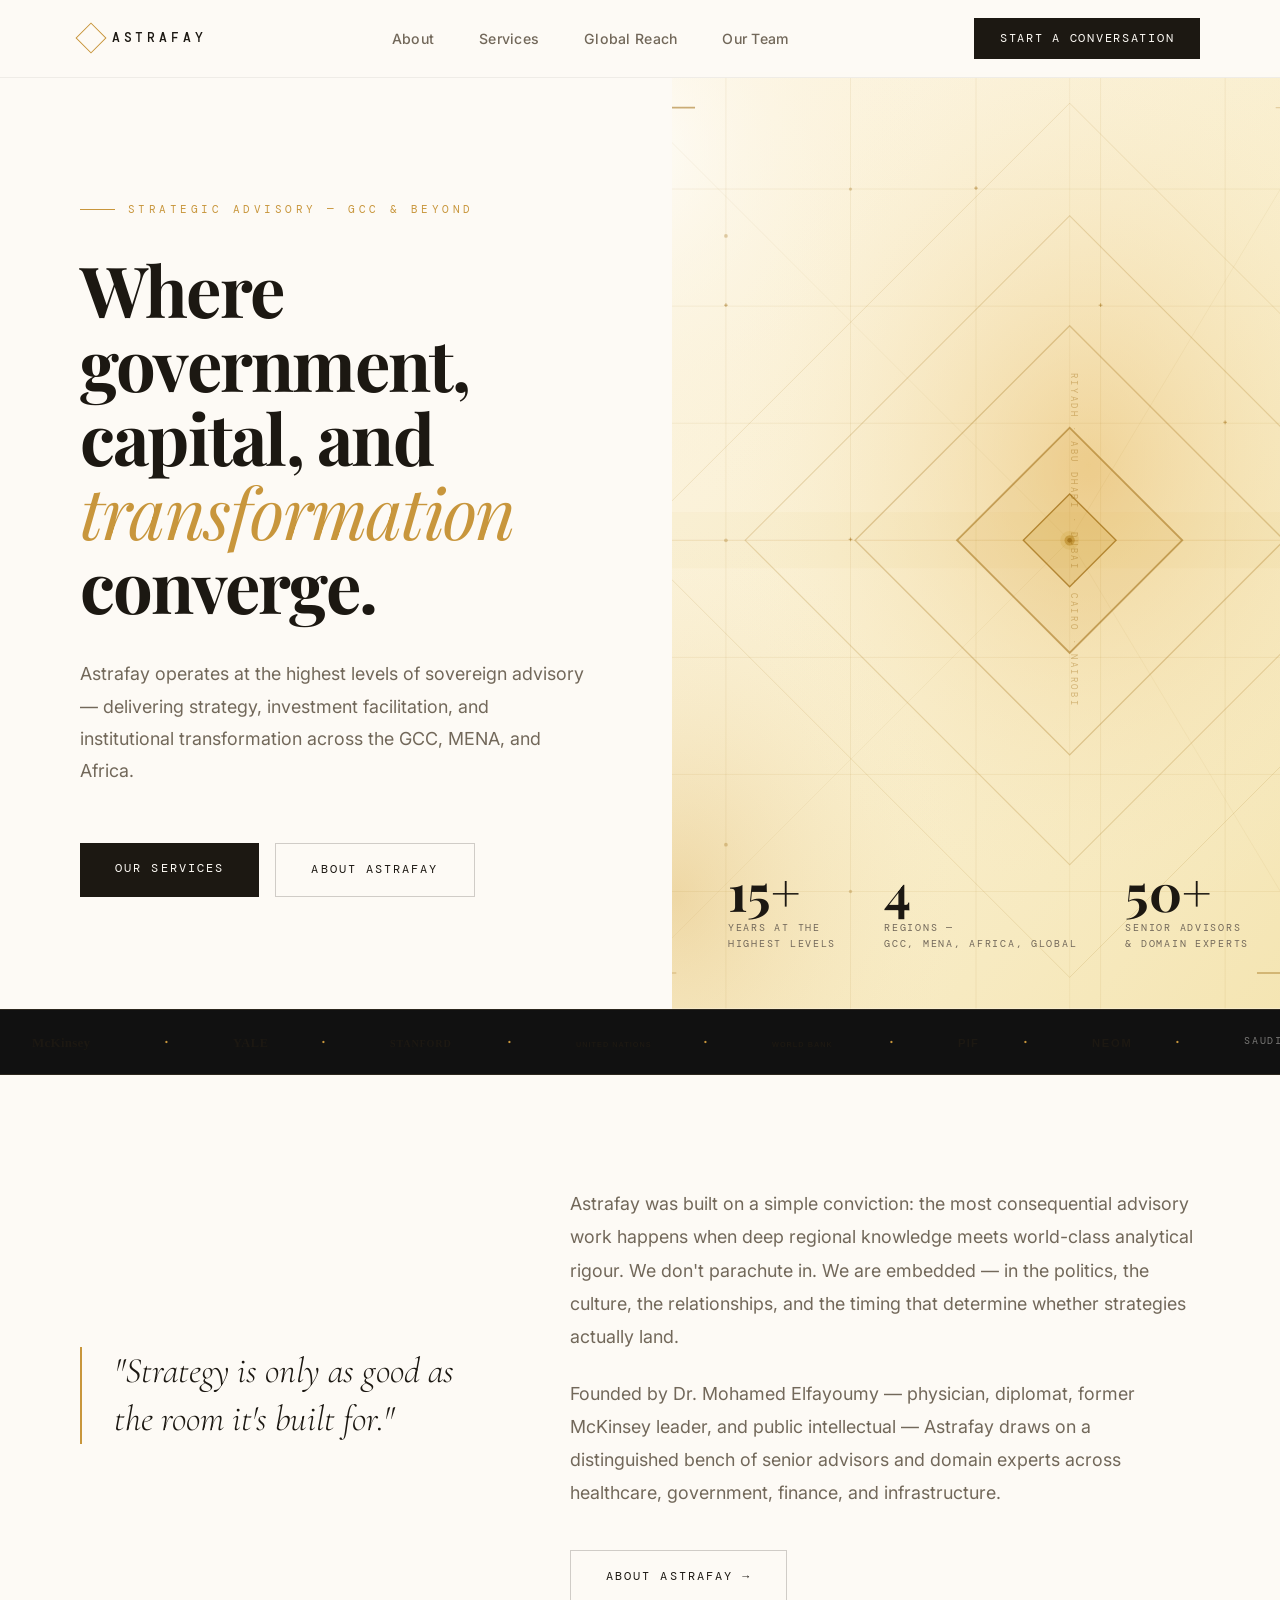
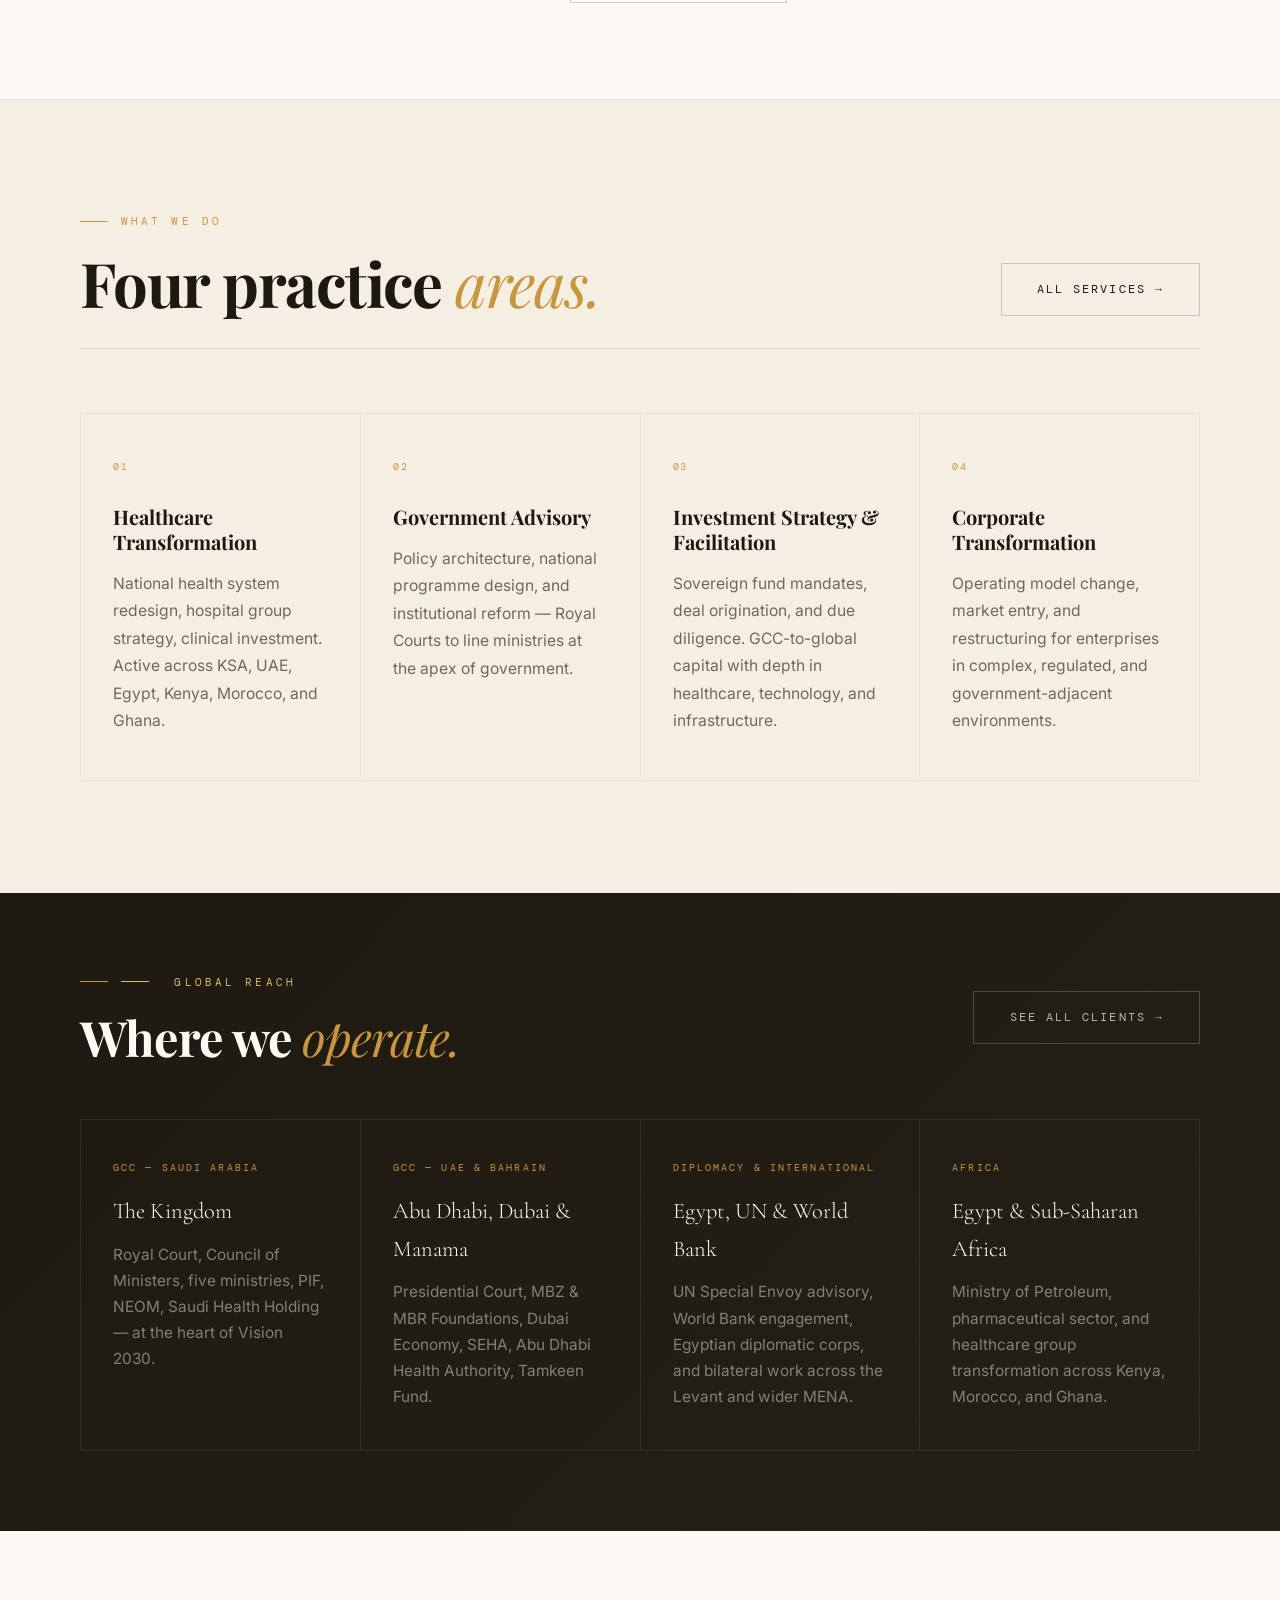
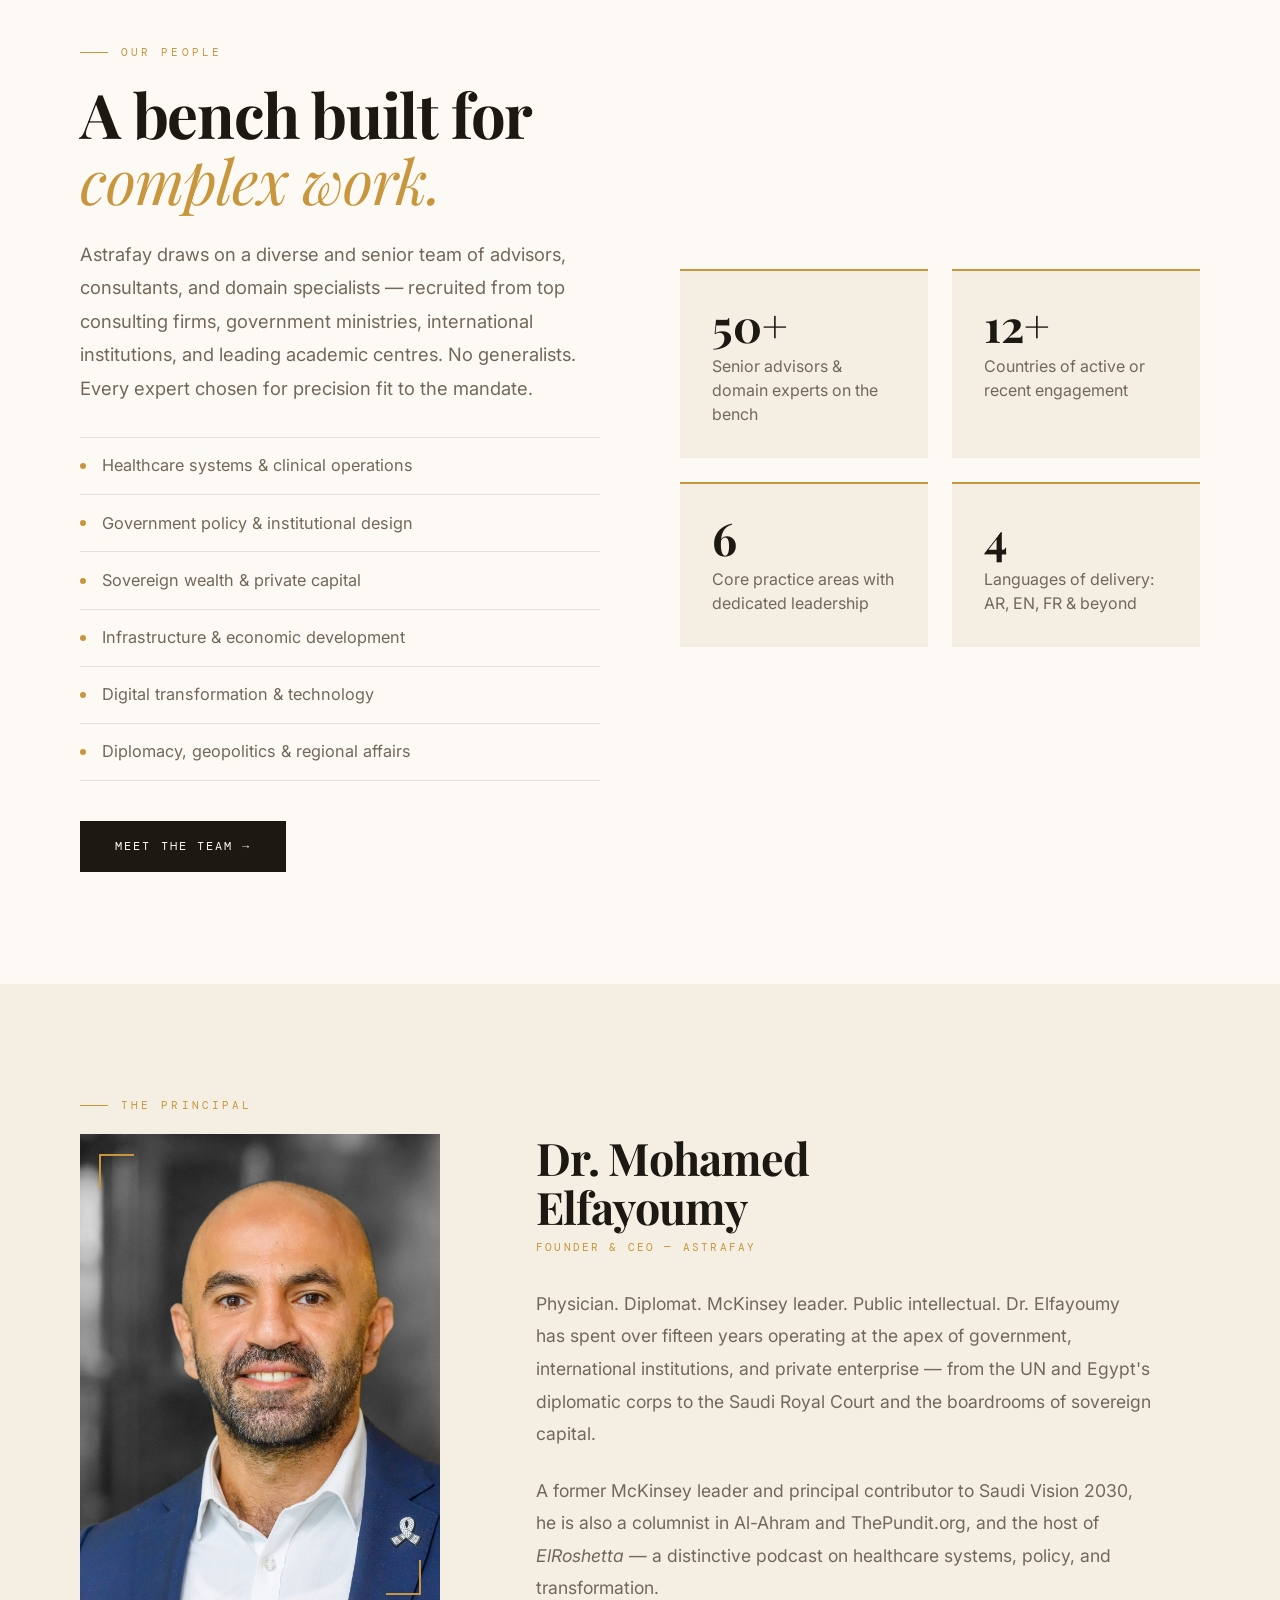
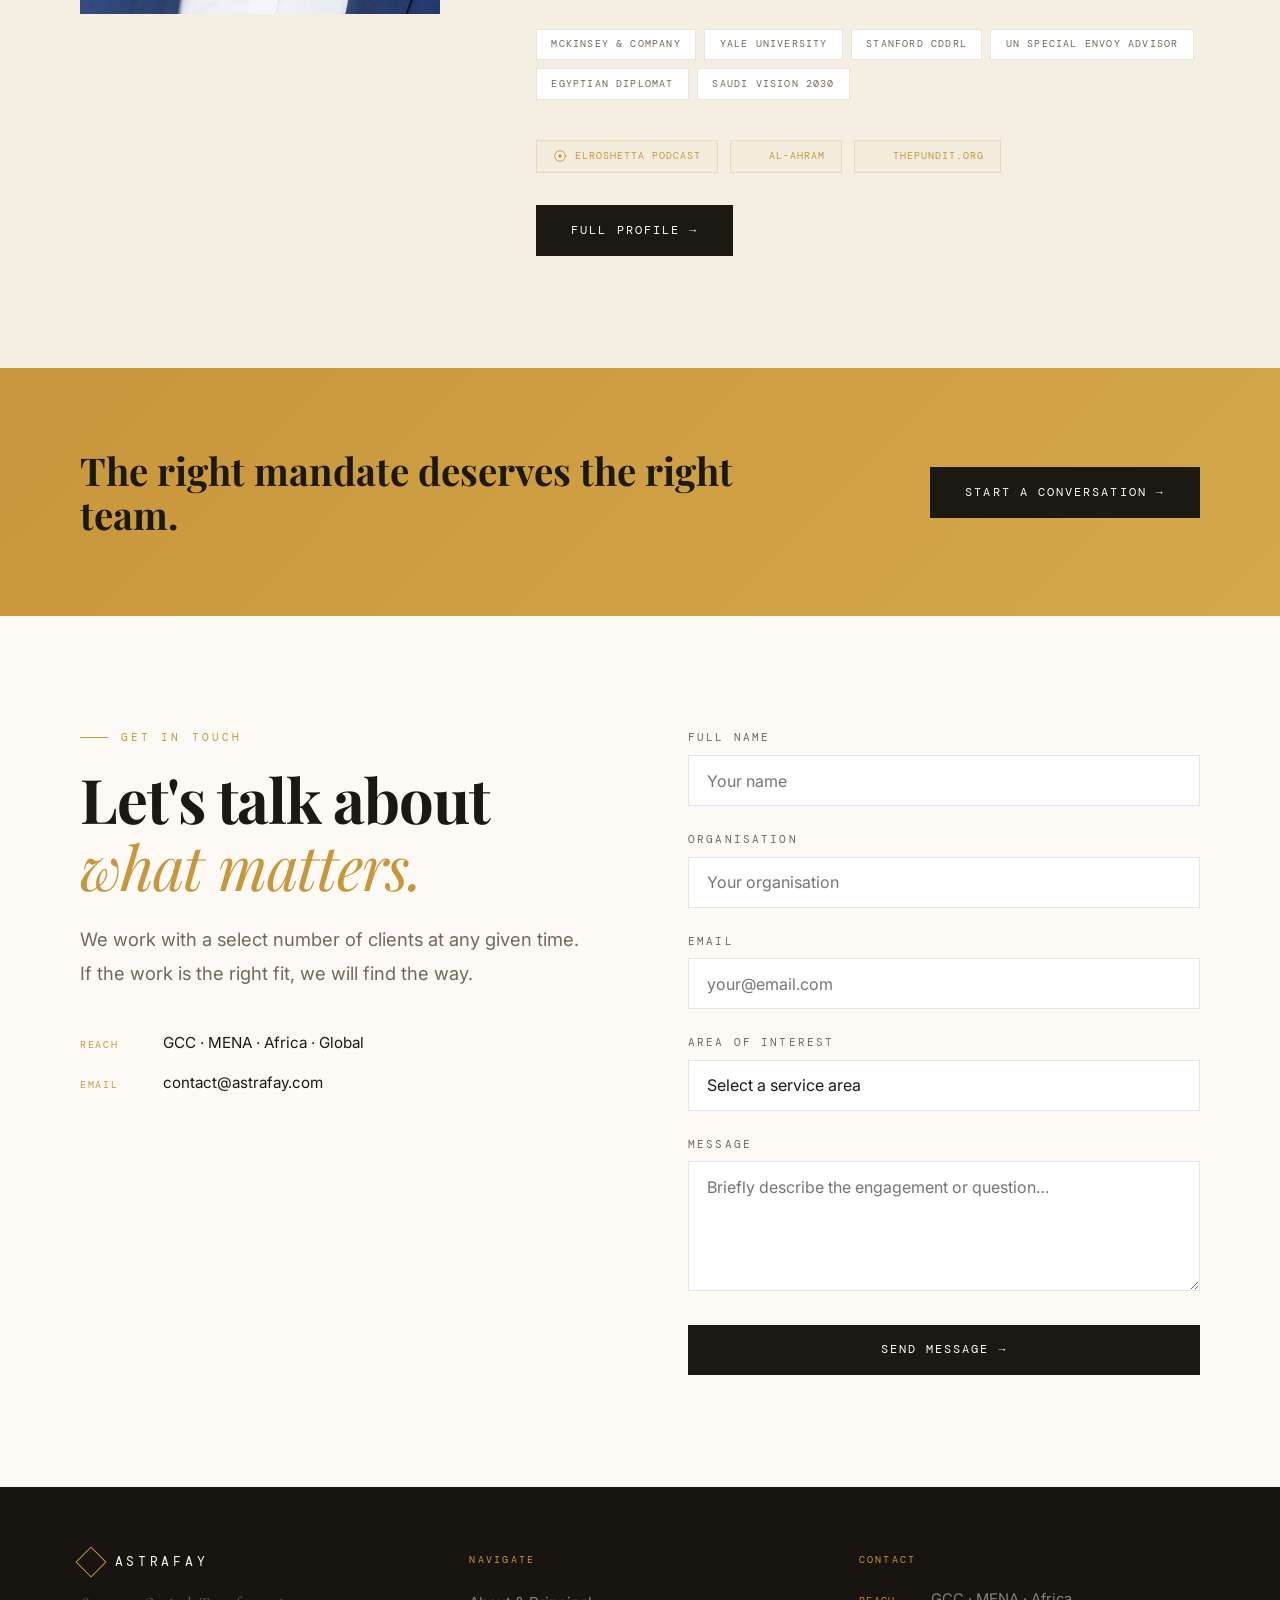
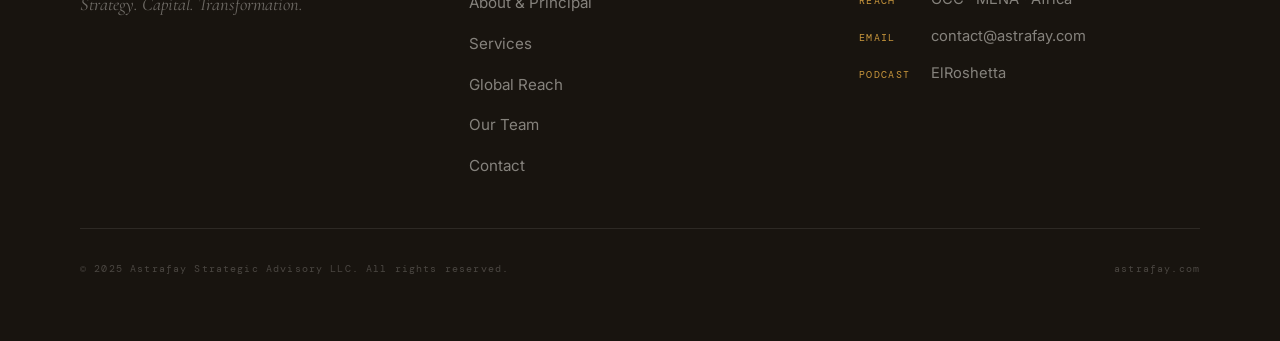
==== index.html @ 00f958ef "Deploy Astrafay website v2 — full redesign" ====
<!DOCTYPE html>
<html lang="en">
<head>
  <meta charset="UTF-8" />
  <meta name="viewport" content="width=device-width, initial-scale=1.0" />
  <title>Astrafay — Strategic Advisory</title>
  <meta name="description" content="UAE-based strategic advisory firm operating at the intersection of government, capital, and transformation across the GCC, MENA, and Africa." />
  <link rel="preconnect" href="https://fonts.googleapis.com" />
  <link rel="preconnect" href="https://fonts.gstatic.com" crossorigin />
  <link href="https://fonts.googleapis.com/css2?family=Playfair+Display:ital,wght@0,700;0,800;1,400;1,700&family=Cormorant+Garamond:ital,wght@0,300;0,400;1,300;1,400&family=DM+Mono:wght@300;400;500&family=Inter:wght@400;500;600&display=swap" rel="stylesheet" />
  <link rel="stylesheet" href="style.css" />
  <style>
    /* ── HERO ── */
    #hero {
      min-height: 100vh;
      display: grid;
      grid-template-columns: 1.05fr 0.95fr;
      grid-template-rows: 1fr;
      padding-top: 4.5rem;
      background: var(--paper);
    }
    #hero > * { min-height: calc(100vh - 4.5rem); }
    .hero-left {
      padding: 8rem 5rem 7rem 5rem;
      display: flex; flex-direction: column; justify-content: center;
      position: relative; z-index: 1;
    }
    .hero-geo {
      font-family: var(--ff-mono);
      font-size: 0.68rem; letter-spacing: 0.32em; text-transform: uppercase;
      color: var(--gold);
      display: flex; align-items: center; gap: 0.8rem;
      margin-bottom: 2.2rem;
    }
    .hero-geo::before { content:''; display:block; width:2.2rem; height:1px; background:var(--gold); }
    .hero-h1 {
      font-family: var(--ff-head);
      font-size: clamp(3.4rem, 5.5vw, 5.8rem);
      font-weight: 700; line-height: 1.05; letter-spacing: -0.025em;
      color: var(--ink); margin-bottom: 2.2rem;
    }
    .hero-h1 .italic-line { font-style: italic; font-weight: 400; color: var(--gold); }
    .hero-sub { font-size: 1.12rem; color: var(--mid); max-width: 46ch; line-height: 1.8; margin-bottom: 3.5rem; }
    .hero-actions { display: flex; gap: 1rem; flex-wrap: wrap; }
    .hero-right {
      position: relative; overflow: hidden;
      background: #f9f3e8;
      min-height: 60vh;
    }
    .hero-right-overlay { display: none; }
    .hero-abstract {
      position: absolute; inset: 0;
      width: 100%; height: 100%;
      display: block;
    }
    .hero-vertical-text {
      position: absolute; right: 2.5rem; top: 50%;
      transform: translateY(-50%) rotate(90deg);
      transform-origin: center center;
      font-family: var(--ff-mono); font-size: 0.58rem;
      letter-spacing: 0.28em; text-transform: uppercase;
      color: rgba(160,110,20,0.4); white-space: nowrap;
    }
    .hero-stat-block { position: absolute; bottom: 3.5rem; left: 3.5rem; display: flex; gap: 3rem; }
    .stat { display: flex; flex-direction: column; gap: 0.2rem; }
    .stat-num { font-family: var(--ff-head); font-size: 3.2rem; font-weight: 700; color: var(--ink); line-height: 1; }
    .stat-label { font-family: var(--ff-mono); font-size: 0.6rem; letter-spacing: 0.18em; text-transform: uppercase; color: var(--mid); }

    /* ── LOGO TICKER STRIP (dark) ── */
    .ticker-strip {
      background: #111;
      overflow: hidden; padding: 1.1rem 0;
      border-top: 1px solid rgba(201,169,110,0.15);
      border-bottom: 1px solid rgba(201,169,110,0.15);
    }
    .ticker-strip-track {
      display: flex; align-items: center;
      animation: ticker-ltr 60s linear infinite;
      white-space: nowrap; will-change: transform;
    }
    .ticker-strip-item {
      display: inline-flex; align-items: center;
      padding: 0 2rem; gap: 2rem; flex-shrink: 0;
    }
    .ticker-strip-item::after { content:'·'; color: var(--gold); font-size:1.1rem; }
    /* Inline SVG logo containers */
    .t-logo {
      height: 18px; display: inline-flex; align-items: center;
      flex-shrink: 0;
    }
    .t-logo svg { height: 18px; width: auto; fill: rgba(250,248,244,0.55); }
    .t-logo svg:hover { fill: rgba(250,248,244,0.9); }
    .t-text {
      font-family: var(--ff-mono); font-size: 0.62rem;
      letter-spacing: 0.18em; text-transform: uppercase;
      color: rgba(250,248,244,0.45); white-space: nowrap;
    }
    @keyframes ticker-ltr { from{transform:translateX(0)} to{transform:translateX(-50%)} }

    /* ── INTRO ── */
    #intro { background: var(--paper); padding: 7rem 0 6rem; }
    .intro-grid { display: grid; grid-template-columns: 1fr 1.6fr; gap: 6rem; align-items: center; }
    .intro-quote {
      font-family: var(--ff-sub); font-size: clamp(1.9rem, 2.8vw, 2.6rem);
      font-weight: 300; font-style: italic; line-height: 1.35;
      color: var(--ink); border-left: 2px solid var(--gold); padding-left: 2rem;
    }
    .intro-body { font-size: 1.12rem; color: var(--mid); line-height: 1.85; margin-bottom: 1.5rem; }

    /* ── SERVICES PREVIEW ── */
    #services-preview { background: var(--cream); padding: 7rem 0; }
    .services-preview-header {
      display: flex; align-items: flex-end; justify-content: space-between;
      margin-bottom: 4rem; padding-bottom: 2rem; border-bottom: 1px solid var(--rule);
    }
    .services-4-grid {
      display: grid; grid-template-columns: repeat(4, 1fr);
      border-top: 1px solid var(--rule-lt); border-left: 1px solid var(--rule-lt);
    }
    .svc-card {
      padding: 2.8rem 2rem; border-right: 1px solid var(--rule-lt);
      border-bottom: 1px solid var(--rule-lt); transition: background 0.25s;
      position: relative; overflow: hidden;
    }
    .svc-card::after { content:''; position:absolute; bottom:0; left:0; width:0; height:2px; background:var(--gold); transition:width 0.4s; }
    .svc-card:hover::after { width:100%; }
    .svc-card:hover { background: rgba(201,169,110,0.04); }
    .svc-num { font-family:var(--ff-mono); font-size:0.6rem; letter-spacing:0.2em; color:var(--gold); margin-bottom:1.8rem; }
    .svc-title { font-family:var(--ff-head); font-size:1.25rem; font-weight:700; line-height:1.25; margin-bottom:1rem; }
    .svc-body { font-size:0.98rem; color:var(--mid); line-height:1.75; }

    /* ── GEOGRAPHIC PRESENCE ── */
    #presence { background: linear-gradient(135deg, #1e1a11 0%, #242018 100%); padding: 5rem 0; }
    .presence-header { display:flex; align-items:center; justify-content:space-between; margin-bottom:3.5rem; }
    .geo-row { display:flex; gap:0; border-top:1px solid rgba(250,248,244,0.07); border-left:1px solid rgba(250,248,244,0.07); }
    .geo-cell { flex:1; border-right:1px solid rgba(250,248,244,0.07); border-bottom:1px solid rgba(250,248,244,0.07); padding:2.5rem 2rem; }
    .geo-region { font-family:var(--ff-mono); font-size:0.6rem; letter-spacing:0.22em; text-transform:uppercase; color:var(--gold); margin-bottom:1rem; }
    .geo-title { font-family:var(--ff-sub); font-size:1.4rem; font-weight:300; color:var(--paper); margin-bottom:0.75rem; }
    .geo-body { font-size:0.96rem; color:rgba(250,248,244,0.45); line-height:1.7; }

    /* ── TEAM TEASER ── */
    #team-teaser { background: var(--paper); padding: 7rem 0; }
    .team-grid { display:grid; grid-template-columns:1fr 1fr; gap:5rem; align-items:center; }
    .team-right { display:grid; grid-template-columns:1fr 1fr; gap:1.5rem; }
    .team-stat-card { background:var(--cream); padding:2rem; border-top:2px solid var(--gold); }
    .team-stat-num { font-family:var(--ff-head); font-size:2.8rem; font-weight:700; color:var(--ink); line-height:1; margin-bottom:0.4rem; }
    .team-stat-label { font-size:1rem; color:var(--mid); line-height:1.5; }
    .expertise-list { display:flex; flex-direction:column; gap:0; margin-top:2rem; border-top:1px solid var(--rule); }
    .expertise-item { display:flex; align-items:center; gap:1rem; padding:0.9rem 0; border-bottom:1px solid var(--rule); font-size:1.02rem; color:var(--mid); }
    .expertise-item::before { content:''; width:6px; height:6px; background:var(--gold); border-radius:50%; flex-shrink:0; }

    /* ── PRINCIPAL (near end) ── */
    #principal-preview { background: var(--cream); padding: 7rem 0; }
    .principal-grid { display:grid; grid-template-columns:360px 1fr; gap:6rem; align-items:start; }
    .principal-photo-frame { width:100%; aspect-ratio:3/4; overflow:hidden; position:relative; }
    .principal-photo-frame img { width:100%; height:100%; object-fit:cover; object-position:center top; display:block; }
    .principal-photo-frame::before { content:''; position:absolute; top:1.2rem; left:1.2rem; width:2.2rem; height:2.2rem; border-top:2px solid var(--gold); border-left:2px solid var(--gold); z-index:2; }
    .principal-photo-frame::after { content:''; position:absolute; bottom:1.2rem; right:1.2rem; width:2.2rem; height:2.2rem; border-bottom:2px solid var(--gold); border-right:2px solid var(--gold); z-index:2; }
    .principal-name { font-family:var(--ff-head); font-size:clamp(2.2rem,3.5vw,3.2rem); font-weight:700; line-height:1.08; letter-spacing:-0.02em; color:var(--ink); margin-bottom:0.4rem; }
    .principal-title { font-family:var(--ff-mono); font-size:0.68rem; letter-spacing:0.2em; text-transform:uppercase; color:var(--gold); margin-bottom:2rem; }
    .principal-bio { font-size:1.1rem; color:var(--mid); line-height:1.85; margin-bottom:1.5rem; max-width:56ch; }
    .pill-row { display:flex; flex-wrap:wrap; gap:0.5rem; margin-bottom:2.5rem; }
    .pill { font-family:var(--ff-mono); font-size:0.62rem; letter-spacing:0.12em; text-transform:uppercase; border:1px solid var(--rule); color:var(--mid); padding:0.4rem 0.9rem; background:var(--warm-white); }
    .media-row { display:flex; flex-wrap:wrap; gap:0.75rem; margin-top:1.5rem; }
    .media-badge { display:flex; align-items:center; gap:0.5rem; font-family:var(--ff-mono); font-size:0.62rem; letter-spacing:0.1em; text-transform:uppercase; border:1px solid rgba(201,169,110,0.3); color:var(--gold); padding:0.45rem 1rem; background:rgba(201,169,110,0.05); }
    .media-badge svg { width:14px; height:14px; fill:var(--gold); flex-shrink:0; }

    /* ── CTA BAND ── */
    #cta-band { background: linear-gradient(135deg, #c8963c 0%, #d4a84a 100%); padding: 5rem 0; }
    .cta-inner { display:flex; align-items:center; justify-content:space-between; gap:3rem; }
    .cta-text { font-family:var(--ff-head); font-size:clamp(1.8rem,3vw,2.8rem); font-weight:700; color:var(--ink); max-width:30ch; line-height:1.15; }

    /* ── RESPONSIVE ── */
    @media (max-width: 1100px) {
      #hero { grid-template-columns: 1fr; }
      .hero-left { padding: 8rem 2rem 5rem; }
      .hero-right { min-height: 55vh; }
      .intro-grid { grid-template-columns: 1fr; gap: 3rem; }
      .services-4-grid { grid-template-columns: 1fr 1fr; }
      .geo-row { flex-wrap: wrap; }
      .geo-cell { flex: 0 0 50%; }
      .team-grid { grid-template-columns: 1fr; }
      .principal-grid { grid-template-columns: 1fr; }
      .principal-photo-frame { max-width: 340px; }
      .cta-inner { flex-direction: column; text-align: center; }
    }
    @media (max-width: 640px) {
      .hero-stat-block { flex-direction: column; gap: 1.5rem; bottom: 2rem; left: 2rem; }
      .services-4-grid { grid-template-columns: 1fr; }
      .team-right { grid-template-columns: 1fr 1fr; }
      .geo-cell { flex: 0 0 100%; }
    }
  </style>
</head>
<body>

<!-- NAV -->
<nav id="main-nav">
  <a href="index.html" class="nav-logo"><span class="nav-logo-mark"></span>Astrafay</a>
  <ul class="nav-links">
    <li><a href="about/index.html">About</a></li>
    <li><a href="services/index.html">Services</a></li>
    <li><a href="clients/index.html">Global Reach</a></li>
    <li><a href="team/index.html">Our Team</a></li>
  </ul>
  <a href="#contact" class="nav-cta">Start a Conversation</a>
</nav>

<!-- HERO -->
<section id="hero">
  <div class="hero-left">
    <div class="hero-geo">Strategic Advisory &mdash; GCC &amp; Beyond</div>
    <h1 class="hero-h1">
      Where<br>
      government,<br>
      capital, and<br>
      <span class="italic-line">transformation</span><br>
      converge.
    </h1>
    <p class="hero-sub">
      Astrafay operates at the highest levels of sovereign advisory — delivering strategy, investment facilitation, and institutional transformation across the GCC, MENA, and Africa.
    </p>
    <div class="hero-actions">
      <a href="services/index.html" class="btn btn-dark">Our Services</a>
      <a href="about/index.html" class="btn btn-outline">About Astrafay</a>
    </div>
  </div>
  <div class="hero-right">
    <!-- Abstract geometric composition instead of photo -->
    <svg class="hero-abstract" viewBox="0 0 800 1000" xmlns="http://www.w3.org/2000/svg" preserveAspectRatio="xMidYMid slice">
      <defs>
        <!-- Warm cream base with gold blooms -->
        <linearGradient id="bg" x1="0%" y1="0%" x2="100%" y2="100%">
          <stop offset="0%"   stop-color="#fdf6e8"/>
          <stop offset="55%"  stop-color="#f9eecc"/>
          <stop offset="100%" stop-color="#f4e4b0"/>
        </linearGradient>
        <!-- Gold bloom centre-right -->
        <radialGradient id="bloom1" cx="65%" cy="42%" r="50%">
          <stop offset="0%"   stop-color="#e8bc6a" stop-opacity="0.55"/>
          <stop offset="100%" stop-color="#f9eecc" stop-opacity="0"/>
        </radialGradient>
        <!-- Soft amber bloom bottom-left -->
        <radialGradient id="bloom2" cx="10%" cy="88%" r="40%">
          <stop offset="0%"   stop-color="#d4a040" stop-opacity="0.3"/>
          <stop offset="100%" stop-color="#f9eecc" stop-opacity="0"/>
        </radialGradient>
        <!-- Ivory soft bloom top-left -->
        <radialGradient id="bloom3" cx="5%" cy="8%" r="38%">
          <stop offset="0%"   stop-color="#ffffff" stop-opacity="0.7"/>
          <stop offset="100%" stop-color="#f9eecc" stop-opacity="0"/>
        </radialGradient>
      </defs>

      <!-- Base -->
      <rect width="800" height="1000" fill="url(#bg)"/>
      <rect width="800" height="1000" fill="url(#bloom1)"/>
      <rect width="800" height="1000" fill="url(#bloom2)"/>
      <rect width="800" height="1000" fill="url(#bloom3)"/>

      <!-- Fine grid — dark gold on light background, clearly visible -->
      <g stroke="rgba(160,110,20,0.12)" stroke-width="0.75">
        <line x1="0" y1="125" x2="800" y2="125"/>
        <line x1="0" y1="250" x2="800" y2="250"/>
        <line x1="0" y1="375" x2="800" y2="375"/>
        <line x1="0" y1="500" x2="800" y2="500"/>
        <line x1="0" y1="625" x2="800" y2="625"/>
        <line x1="0" y1="750" x2="800" y2="750"/>
        <line x1="0" y1="875" x2="800" y2="875"/>
        <line x1="133" y1="0" x2="133" y2="1000"/>
        <line x1="266" y1="0" x2="266" y2="1000"/>
        <line x1="400" y1="0" x2="400" y2="1000"/>
        <line x1="533" y1="0" x2="533" y2="1000"/>
        <line x1="666" y1="0" x2="666" y2="1000"/>
      </g>

      <!-- Concentric diamonds — rich amber/gold on cream, very visible -->
      <rect x="170" y="170" width="660" height="660"
            fill="none" stroke="rgba(160,110,20,0.15)" stroke-width="1"
            transform="rotate(45 500 500)"/>
      <rect x="255" y="255" width="490" height="490"
            fill="none" stroke="rgba(160,110,20,0.22)" stroke-width="1.2"
            transform="rotate(45 500 500)"/>
      <rect x="338" y="338" width="324" height="324"
            fill="none" stroke="rgba(160,110,20,0.30)" stroke-width="1.5"
            transform="rotate(45 500 500)"/>
      <!-- Inner diamond — filled with warm gold -->
      <rect x="415" y="415" width="170" height="170"
            fill="rgba(200,150,40,0.10)" stroke="rgba(160,110,20,0.55)" stroke-width="2"
            transform="rotate(45 500 500)"/>
      <!-- Innermost tiny diamond -->
      <rect x="465" y="465" width="70" height="70"
            fill="rgba(200,150,40,0.20)" stroke="rgba(160,110,20,0.75)" stroke-width="1.5"
            transform="rotate(45 500 500)"/>

      <!-- Centre dot cluster -->
      <circle cx="500" cy="500" r="10"  fill="rgba(200,150,40,0.18)"/>
      <circle cx="500" cy="500" r="5.5" fill="rgba(180,130,30,0.55)"/>
      <circle cx="500" cy="500" r="2.5" fill="#a87820"/>

      <!-- Diagonal rays -->
      <g stroke="rgba(160,110,20,0.09)" stroke-width="0.75">
        <line x1="500" y1="500" x2="0"   y2="0"/>
        <line x1="500" y1="500" x2="800" y2="0"/>
        <line x1="500" y1="500" x2="0"   y2="1000"/>
        <line x1="500" y1="500" x2="800" y2="1000"/>
        <line x1="500" y1="500" x2="0"   y2="500"/>
        <line x1="500" y1="500" x2="800" y2="500"/>
        <line x1="500" y1="500" x2="500" y2="0"/>
        <line x1="500" y1="500" x2="500" y2="1000"/>
      </g>

      <!-- Corner brackets — top-left -->
      <path d="M38 38 L38 100 M38 38 L100 38"
            stroke="rgba(160,110,20,0.55)" stroke-width="2" fill="none"/>
      <!-- Corner brackets — bottom-right -->
      <path d="M762 962 L762 900 M762 962 L700 962"
            stroke="rgba(160,110,20,0.40)" stroke-width="2" fill="none"/>
      <!-- Corner brackets — top-right (lighter) -->
      <path d="M762 38 L762 80 M762 38 L720 38"
            stroke="rgba(160,110,20,0.25)" stroke-width="1.5" fill="none"/>
      <!-- Corner brackets — bottom-left (lighter) -->
      <path d="M38 962 L38 920 M38 962 L80 962"
            stroke="rgba(160,110,20,0.25)" stroke-width="1.5" fill="none"/>

      <!-- Dot field — scattered across left half -->
      <g fill="rgba(160,110,20,0.30)">
        <circle cx="66"  cy="100" r="2.5"/>
        <circle cx="66"  cy="250" r="2.5"/>
        <circle cx="66"  cy="400" r="2.5"/>
        <circle cx="66"  cy="600" r="2.5"/>
        <circle cx="66"  cy="750" r="2.5"/>
        <circle cx="66"  cy="900" r="2.5"/>
        <circle cx="133" cy="175" r="2"/>
        <circle cx="133" cy="500" r="2"/>
        <circle cx="133" cy="825" r="2"/>
        <circle cx="266" cy="125" r="1.8"/>
        <circle cx="266" cy="875" r="1.8"/>
      </g>

      <!-- Grid intersection ticks -->
      <g stroke="rgba(160,110,20,0.45)" stroke-width="1.2">
        <line x1="131" y1="249" x2="135" y2="249"/> <line x1="133" y1="247" x2="133" y2="251"/>
        <line x1="398" y1="124" x2="402" y2="124"/> <line x1="400" y1="122" x2="400" y2="126"/>
        <line x1="664" y1="374" x2="668" y2="374"/> <line x1="666" y1="372" x2="666" y2="376"/>
        <line x1="264" y1="499" x2="268" y2="499"/> <line x1="266" y1="497" x2="266" y2="501"/>
        <line x1="531" y1="249" x2="535" y2="249"/> <line x1="533" y1="247" x2="533" y2="251"/>
      </g>

      <!-- Subtle horizontal band across centre — adds depth -->
      <rect x="0" y="470" width="800" height="60"
            fill="rgba(200,150,40,0.04)"/>
    </svg>
    <div class="hero-right-overlay"></div>
    <div class="hero-vertical-text">Riyadh &middot; Abu Dhabi &middot; Dubai &middot; Cairo &middot; Nairobi</div>
    <div class="hero-stat-block">
      <div class="stat">
        <span class="stat-num">15+</span>
        <span class="stat-label">Years at the<br>highest levels</span>
      </div>
      <div class="stat">
        <span class="stat-num">4</span>
        <span class="stat-label">Regions —<br>GCC, MENA, Africa, Global</span>
      </div>
      <div class="stat">
        <span class="stat-num">50+</span>
        <span class="stat-label">Senior advisors<br>&amp; domain experts</span>
      </div>
    </div>
  </div>
</section>

<!-- LOGO TICKER STRIP — credentials + clients -->
<div class="ticker-strip">
  <div class="ticker-strip-track">

    <!-- McKinsey wordmark SVG -->
    <span class="ticker-strip-item">
      <span class="t-logo">
        <svg viewBox="0 0 200 36" xmlns="http://www.w3.org/2000/svg">
          <text x="0" y="28" font-family="Georgia,serif" font-size="26" font-weight="bold" letter-spacing="0.5" fill="currentColor">McKinsey</text>
        </svg>
      </span>
    </span>

    <!-- Yale wordmark -->
    <span class="ticker-strip-item">
      <span class="t-logo">
        <svg viewBox="0 0 100 32" xmlns="http://www.w3.org/2000/svg">
          <text x="0" y="24" font-family="Georgia,serif" font-size="22" font-weight="bold" letter-spacing="1" fill="currentColor">YALE</text>
        </svg>
      </span>
    </span>

    <!-- Stanford wordmark -->
    <span class="ticker-strip-item">
      <span class="t-logo">
        <svg viewBox="0 0 150 32" xmlns="http://www.w3.org/2000/svg">
          <text x="0" y="24" font-family="Georgia,serif" font-size="18" font-weight="bold" letter-spacing="1.5" fill="currentColor">STANFORD</text>
        </svg>
      </span>
    </span>

    <!-- United Nations emblem-style mark -->
    <span class="ticker-strip-item">
      <span class="t-logo">
        <svg viewBox="0 0 170 32" xmlns="http://www.w3.org/2000/svg">
          <text x="0" y="24" font-family="Arial,sans-serif" font-size="13" font-weight="700" letter-spacing="1.8" fill="currentColor">UNITED NATIONS</text>
        </svg>
      </span>
    </span>

    <!-- World Bank -->
    <span class="ticker-strip-item">
      <span class="t-logo">
        <svg viewBox="0 0 150 32" xmlns="http://www.w3.org/2000/svg">
          <text x="0" y="24" font-family="Arial,sans-serif" font-size="13" font-weight="700" letter-spacing="1.8" fill="currentColor">WORLD BANK</text>
        </svg>
      </span>
    </span>

    <!-- PIF -->
    <span class="ticker-strip-item">
      <span class="t-logo">
        <svg viewBox="0 0 60 32" xmlns="http://www.w3.org/2000/svg">
          <text x="0" y="24" font-family="Arial,sans-serif" font-size="20" font-weight="900" letter-spacing="2" fill="currentColor">PIF</text>
        </svg>
      </span>
    </span>

    <!-- NEOM -->
    <span class="ticker-strip-item">
      <span class="t-logo">
        <svg viewBox="0 0 90 32" xmlns="http://www.w3.org/2000/svg">
          <text x="0" y="24" font-family="Arial,sans-serif" font-size="20" font-weight="900" letter-spacing="3" fill="currentColor">NEOM</text>
        </svg>
      </span>
    </span>

    <span class="ticker-strip-item"><span class="t-text">Saudi Royal Court</span></span>
    <span class="ticker-strip-item"><span class="t-text">Council of Ministers</span></span>
    <span class="ticker-strip-item"><span class="t-text">Abu Dhabi Presidential Court</span></span>
    <span class="ticker-strip-item"><span class="t-text">MBZ Foundation</span></span>
    <span class="ticker-strip-item"><span class="t-text">MBR Foundation</span></span>
    <span class="ticker-strip-item"><span class="t-text">Dubai Economy &amp; Tourism</span></span>
    <span class="ticker-strip-item"><span class="t-text">SEHA</span></span>

    <!-- ElRoshetta podcast -->
    <span class="ticker-strip-item">
      <span class="t-logo">
        <svg viewBox="0 0 160 32" xmlns="http://www.w3.org/2000/svg">
          <circle cx="10" cy="16" r="8" fill="none" stroke="currentColor" stroke-width="1.5"/>
          <circle cx="10" cy="16" r="3" fill="currentColor"/>
          <line x1="18" y1="16" x2="22" y2="16" stroke="currentColor" stroke-width="1.5"/>
          <text x="26" y="21" font-family="Georgia,serif" font-size="16" font-style="italic" fill="currentColor">ElRoshetta</text>
        </svg>
      </span>
    </span>

    <span class="ticker-strip-item"><span class="t-text">Al-Ahram</span></span>
    <span class="ticker-strip-item"><span class="t-text">ThePundit.org</span></span>

    <!-- DUPLICATE for seamless loop -->
    <span class="ticker-strip-item">
      <span class="t-logo">
        <svg viewBox="0 0 200 36" xmlns="http://www.w3.org/2000/svg">
          <text x="0" y="28" font-family="Georgia,serif" font-size="26" font-weight="bold" letter-spacing="0.5" fill="currentColor">McKinsey</text>
        </svg>
      </span>
    </span>
    <span class="ticker-strip-item">
      <span class="t-logo">
        <svg viewBox="0 0 100 32" xmlns="http://www.w3.org/2000/svg">
          <text x="0" y="24" font-family="Georgia,serif" font-size="22" font-weight="bold" letter-spacing="1" fill="currentColor">YALE</text>
        </svg>
      </span>
    </span>
    <span class="ticker-strip-item">
      <span class="t-logo">
        <svg viewBox="0 0 150 32" xmlns="http://www.w3.org/2000/svg">
          <text x="0" y="24" font-family="Georgia,serif" font-size="18" font-weight="bold" letter-spacing="1.5" fill="currentColor">STANFORD</text>
        </svg>
      </span>
    </span>
    <span class="ticker-strip-item">
      <span class="t-logo">
        <svg viewBox="0 0 170 32" xmlns="http://www.w3.org/2000/svg">
          <text x="0" y="24" font-family="Arial,sans-serif" font-size="13" font-weight="700" letter-spacing="1.8" fill="currentColor">UNITED NATIONS</text>
        </svg>
      </span>
    </span>
    <span class="ticker-strip-item">
      <span class="t-logo">
        <svg viewBox="0 0 150 32" xmlns="http://www.w3.org/2000/svg">
          <text x="0" y="24" font-family="Arial,sans-serif" font-size="13" font-weight="700" letter-spacing="1.8" fill="currentColor">WORLD BANK</text>
        </svg>
      </span>
    </span>
    <span class="ticker-strip-item">
      <span class="t-logo">
        <svg viewBox="0 0 60 32" xmlns="http://www.w3.org/2000/svg">
          <text x="0" y="24" font-family="Arial,sans-serif" font-size="20" font-weight="900" letter-spacing="2" fill="currentColor">PIF</text>
        </svg>
      </span>
    </span>
    <span class="ticker-strip-item">
      <span class="t-logo">
        <svg viewBox="0 0 90 32" xmlns="http://www.w3.org/2000/svg">
          <text x="0" y="24" font-family="Arial,sans-serif" font-size="20" font-weight="900" letter-spacing="3" fill="currentColor">NEOM</text>
        </svg>
      </span>
    </span>
    <span class="ticker-strip-item"><span class="t-text">Saudi Royal Court</span></span>
    <span class="ticker-strip-item"><span class="t-text">Council of Ministers</span></span>
    <span class="ticker-strip-item"><span class="t-text">Abu Dhabi Presidential Court</span></span>
    <span class="ticker-strip-item"><span class="t-text">MBZ Foundation</span></span>
    <span class="ticker-strip-item"><span class="t-text">MBR Foundation</span></span>
    <span class="ticker-strip-item"><span class="t-text">Dubai Economy &amp; Tourism</span></span>
    <span class="ticker-strip-item"><span class="t-text">SEHA</span></span>
    <span class="ticker-strip-item">
      <span class="t-logo">
        <svg viewBox="0 0 160 32" xmlns="http://www.w3.org/2000/svg">
          <circle cx="10" cy="16" r="8" fill="none" stroke="currentColor" stroke-width="1.5"/>
          <circle cx="10" cy="16" r="3" fill="currentColor"/>
          <line x1="18" y1="16" x2="22" y2="16" stroke="currentColor" stroke-width="1.5"/>
          <text x="26" y="21" font-family="Georgia,serif" font-size="16" font-style="italic" fill="currentColor">ElRoshetta</text>
        </svg>
      </span>
    </span>
    <span class="ticker-strip-item"><span class="t-text">Al-Ahram</span></span>
    <span class="ticker-strip-item"><span class="t-text">ThePundit.org</span></span>
  </div>
</div>

<!-- INTRO STATEMENT -->
<section id="intro">
  <div class="wrap">
    <div class="intro-grid">
      <div class="fade-up">
        <blockquote class="intro-quote">
          "Strategy is only as good as the room it's built for."
        </blockquote>
      </div>
      <div class="fade-up">
        <p class="intro-body">
          Astrafay was built on a simple conviction: the most consequential advisory work happens when deep regional knowledge meets world-class analytical rigour. We don't parachute in. We are embedded — in the politics, the culture, the relationships, and the timing that determine whether strategies actually land.
        </p>
        <p class="intro-body">
          Founded by Dr. Mohamed Elfayoumy — physician, diplomat, former McKinsey leader, and public intellectual — Astrafay draws on a distinguished bench of senior advisors and domain experts across healthcare, government, finance, and infrastructure.
        </p>
        <a href="about/index.html" class="btn btn-outline" style="margin-top:1rem;">About Astrafay &rarr;</a>
      </div>
    </div>
  </div>
</section>

<hr class="rule-line" />

<!-- SERVICES PREVIEW -->
<section id="services-preview">
  <div class="wrap">
    <div class="services-preview-header fade-up">
      <div>
        <div class="eyebrow">What We Do</div>
        <h2 class="display">Four practice <em>areas.</em></h2>
      </div>
      <a href="services/index.html" class="btn btn-outline">All Services &rarr;</a>
    </div>
    <div class="services-4-grid fade-up">
      <div class="svc-card">
        <div class="svc-num">01</div>
        <h3 class="svc-title">Healthcare Transformation</h3>
        <p class="svc-body">National health system redesign, hospital group strategy, clinical investment. Active across KSA, UAE, Egypt, Kenya, Morocco, and Ghana.</p>
      </div>
      <div class="svc-card">
        <div class="svc-num">02</div>
        <h3 class="svc-title">Government Advisory</h3>
        <p class="svc-body">Policy architecture, national programme design, and institutional reform — Royal Courts to line ministries at the apex of government.</p>
      </div>
      <div class="svc-card">
        <div class="svc-num">03</div>
        <h3 class="svc-title">Investment Strategy &amp; Facilitation</h3>
        <p class="svc-body">Sovereign fund mandates, deal origination, and due diligence. GCC-to-global capital with depth in healthcare, technology, and infrastructure.</p>
      </div>
      <div class="svc-card">
        <div class="svc-num">04</div>
        <h3 class="svc-title">Corporate Transformation</h3>
        <p class="svc-body">Operating model change, market entry, and restructuring for enterprises in complex, regulated, and government-adjacent environments.</p>
      </div>
    </div>
  </div>
</section>

<!-- GEOGRAPHIC PRESENCE -->
<section id="presence">
  <div class="wrap">
    <div class="presence-header fade-up">
      <div>
        <div class="eyebrow" style="color:var(--gold-lt);">
          <span style="display:block;width:1.75rem;height:1px;background:var(--gold-lt);flex-shrink:0;margin-right:0.8rem;"></span>
          Global Reach
        </div>
        <h2 class="display" style="color:var(--paper);font-size:clamp(2.4rem,3.8vw,3.6rem);">Where we <em>operate.</em></h2>
      </div>
      <a href="clients/index.html" class="btn" style="background:transparent;border:1px solid rgba(250,248,244,0.2);color:rgba(250,248,244,0.7);">See All Clients &rarr;</a>
    </div>
    <div class="geo-row fade-up">
      <div class="geo-cell">
        <div class="geo-region">GCC &mdash; Saudi Arabia</div>
        <div class="geo-title">The Kingdom</div>
        <div class="geo-body">Royal Court, Council of Ministers, five ministries, PIF, NEOM, Saudi Health Holding — at the heart of Vision 2030.</div>
      </div>
      <div class="geo-cell">
        <div class="geo-region">GCC &mdash; UAE &amp; Bahrain</div>
        <div class="geo-title">Abu Dhabi, Dubai &amp; Manama</div>
        <div class="geo-body">Presidential Court, MBZ &amp; MBR Foundations, Dubai Economy, SEHA, Abu Dhabi Health Authority, Tamkeen Fund.</div>
      </div>
      <div class="geo-cell">
        <div class="geo-region">Diplomacy &amp; International</div>
        <div class="geo-title">Egypt, UN &amp; World Bank</div>
        <div class="geo-body">UN Special Envoy advisory, World Bank engagement, Egyptian diplomatic corps, and bilateral work across the Levant and wider MENA.</div>
      </div>
      <div class="geo-cell">
        <div class="geo-region">Africa</div>
        <div class="geo-title">Egypt &amp; Sub-Saharan Africa</div>
        <div class="geo-body">Ministry of Petroleum, pharmaceutical sector, and healthcare group transformation across Kenya, Morocco, and Ghana.</div>
      </div>
    </div>
  </div>
</section>

<!-- TEAM TEASER -->
<section id="team-teaser">
  <div class="wrap">
    <div class="team-grid">
      <div class="fade-up">
        <div class="eyebrow">Our People</div>
        <h2 class="display" style="margin-bottom:1.5rem;">A bench built for <em>complex work.</em></h2>
        <p class="body-lg" style="margin-bottom:2rem;">
          Astrafay draws on a diverse and senior team of advisors, consultants, and domain specialists — recruited from top consulting firms, government ministries, international institutions, and leading academic centres. No generalists. Every expert chosen for precision fit to the mandate.
        </p>
        <div class="expertise-list">
          <div class="expertise-item">Healthcare systems &amp; clinical operations</div>
          <div class="expertise-item">Government policy &amp; institutional design</div>
          <div class="expertise-item">Sovereign wealth &amp; private capital</div>
          <div class="expertise-item">Infrastructure &amp; economic development</div>
          <div class="expertise-item">Digital transformation &amp; technology</div>
          <div class="expertise-item">Diplomacy, geopolitics &amp; regional affairs</div>
        </div>
        <a href="team/index.html" style="margin-top:2.5rem;display:inline-block;" class="btn btn-dark">Meet the Team &rarr;</a>
      </div>
      <div class="team-right fade-up">
        <div class="team-stat-card">
          <div class="team-stat-num">50+</div>
          <div class="team-stat-label">Senior advisors &amp; domain experts on the bench</div>
        </div>
        <div class="team-stat-card">
          <div class="team-stat-num">12+</div>
          <div class="team-stat-label">Countries of active or recent engagement</div>
        </div>
        <div class="team-stat-card">
          <div class="team-stat-num">6</div>
          <div class="team-stat-label">Core practice areas with dedicated leadership</div>
        </div>
        <div class="team-stat-card">
          <div class="team-stat-num">4</div>
          <div class="team-stat-label">Languages of delivery: AR, EN, FR &amp; beyond</div>
        </div>
      </div>
    </div>
  </div>
</section>

<!-- PRINCIPAL (near end) -->
<section id="principal-preview">
  <div class="wrap">
    <div class="eyebrow fade-up">The Principal</div>
    <div class="principal-grid">
      <div class="fade-up">
        <div class="principal-photo-frame">
          <img src="headshot.jpeg" alt="Dr. Mohamed Elfayoumy" />
        </div>
      </div>
      <div class="fade-up">
        <h2 class="principal-name">Dr. Mohamed<br>Elfayoumy</h2>
        <div class="principal-title">Founder &amp; CEO &mdash; Astrafay</div>
        <p class="principal-bio">
          Physician. Diplomat. McKinsey leader. Public intellectual. Dr. Elfayoumy has spent over fifteen years operating at the apex of government, international institutions, and private enterprise — from the UN and Egypt's diplomatic corps to the Saudi Royal Court and the boardrooms of sovereign capital.
        </p>
        <p class="principal-bio">
          A former McKinsey leader and principal contributor to Saudi Vision 2030, he is also a columnist in Al-Ahram and ThePundit.org, and the host of <em>ElRoshetta</em> — a distinctive podcast on healthcare systems, policy, and transformation.
        </p>
        <div class="pill-row">
          <span class="pill">McKinsey &amp; Company</span>
          <span class="pill">Yale University</span>
          <span class="pill">Stanford CDDRL</span>
          <span class="pill">UN Special Envoy Advisor</span>
          <span class="pill">Egyptian Diplomat</span>
          <span class="pill">Saudi Vision 2030</span>
        </div>
        <div class="media-row">
          <span class="media-badge">
            <svg viewBox="0 0 24 24"><circle cx="12" cy="12" r="9" fill="none" stroke="currentColor" stroke-width="1.5"/><circle cx="12" cy="12" r="3"/><line x1="21" y1="12" x2="24" y2="12" stroke="currentColor" stroke-width="1.5"/></svg>
            ElRoshetta Podcast
          </span>
          <span class="media-badge">
            <svg viewBox="0 0 24 24"><path d="M3 7h18M3 12h12M3 17h8"/></svg>
            Al-Ahram
          </span>
          <span class="media-badge">
            <svg viewBox="0 0 24 24"><path d="M3 7h18M3 12h12M3 17h8"/></svg>
            ThePundit.org
          </span>
        </div>
        <a href="about/index.html" class="btn btn-dark" style="margin-top:2rem;">Full Profile &rarr;</a>
      </div>
    </div>
  </div>
</section>

<!-- CTA BAND -->
<section id="cta-band">
  <div class="wrap">
    <div class="cta-inner">
      <h2 class="cta-text">The right mandate deserves the right team.</h2>
      <a href="#contact" class="btn btn-dark" style="flex-shrink:0;">Start a Conversation &rarr;</a>
    </div>
  </div>
</section>

<!-- CONTACT -->
<section id="contact" style="background:var(--paper);padding:7rem 0;">
  <div class="wrap">
    <div style="display:grid;grid-template-columns:1fr 1fr;gap:6rem;align-items:start;">
      <div class="fade-up">
        <div class="eyebrow">Get in Touch</div>
        <h2 class="display" style="margin-bottom:1.5rem;">Let's talk about<br><em>what matters.</em></h2>
        <p class="body-lg" style="margin-bottom:2.5rem;">
          We work with a select number of clients at any given time. If the work is the right fit, we will find the way.
        </p>
        <div style="display:flex;flex-direction:column;gap:0.9rem;">
          <div style="display:flex;gap:1.2rem;align-items:baseline;">
            <span style="font-family:var(--ff-mono);font-size:0.6rem;letter-spacing:0.18em;text-transform:uppercase;color:var(--gold);min-width:4rem;">Reach</span>
            <span style="font-size:0.95rem;color:var(--ink);">GCC &middot; MENA &middot; Africa &middot; Global</span>
          </div>
          <div style="display:flex;gap:1.2rem;align-items:baseline;">
            <span style="font-family:var(--ff-mono);font-size:0.6rem;letter-spacing:0.18em;text-transform:uppercase;color:var(--gold);min-width:4rem;">Email</span>
            <span style="font-size:0.95rem;color:var(--ink);">contact@astrafay.com</span>
          </div>
        </div>
      </div>
      <div class="fade-up">
        <form onsubmit="handleSubmit(event)">
          <div class="form-group">
            <label class="form-label" for="c-name">Full Name</label>
            <input class="form-input" type="text" id="c-name" required placeholder="Your name" />
          </div>
          <div class="form-group">
            <label class="form-label" for="c-org">Organisation</label>
            <input class="form-input" type="text" id="c-org" placeholder="Your organisation" />
          </div>
          <div class="form-group">
            <label class="form-label" for="c-email">Email</label>
            <input class="form-input" type="email" id="c-email" required placeholder="your@email.com" />
          </div>
          <div class="form-group">
            <label class="form-label" for="c-interest">Area of Interest</label>
            <select class="form-select" id="c-interest">
              <option value="">Select a service area</option>
              <option>Healthcare Transformation</option>
              <option>Government Advisory</option>
              <option>Investment Strategy &amp; Facilitation</option>
              <option>Corporate Transformation</option>
              <option>Other</option>
            </select>
          </div>
          <div class="form-group">
            <label class="form-label" for="c-msg">Message</label>
            <textarea class="form-textarea" id="c-msg" required placeholder="Briefly describe the engagement or question&hellip;"></textarea>
          </div>
          <button type="submit" class="form-submit" id="submitBtn">Send Message &rarr;</button>
        </form>
      </div>
    </div>
  </div>
</section>

<!-- FOOTER -->
<footer>
  <div class="footer-inner">
    <div>
      <div class="footer-logo-mark"><span class="nav-logo-mark"></span><span class="footer-brand">Astrafay</span></div>
      <div class="footer-tagline">Strategy. Capital. Transformation.</div>
    </div>
    <div>
      <div class="footer-nav-title">Navigate</div>
      <ul class="footer-nav-list">
        <li><a href="about/index.html">About &amp; Principal</a></li>
        <li><a href="services/index.html">Services</a></li>
        <li><a href="clients/index.html">Global Reach</a></li>
        <li><a href="team/index.html">Our Team</a></li>
        <li><a href="#contact">Contact</a></li>
      </ul>
    </div>
    <div>
      <div class="footer-nav-title">Contact</div>
      <div class="footer-contact-item"><span class="footer-contact-label">Reach</span><span class="footer-contact-val">GCC &middot; MENA &middot; Africa</span></div>
      <div class="footer-contact-item"><span class="footer-contact-label">Email</span><span class="footer-contact-val">contact@astrafay.com</span></div>
      <div class="footer-contact-item"><span class="footer-contact-label">Podcast</span><span class="footer-contact-val">ElRoshetta</span></div>
    </div>
  </div>
  <div class="footer-bottom">
    <span>&copy; 2025 Astrafay Strategic Advisory LLC. All rights reserved.</span>
    <span>astrafay.com</span>
  </div>
</footer>

<script>
  const nav = document.getElementById('main-nav');
  window.addEventListener('scroll', () => nav.classList.toggle('scrolled', window.scrollY > 40));
  const obs = new IntersectionObserver(entries => {
    entries.forEach(el => {
      if (el.isIntersecting) {
        setTimeout(() => el.target.classList.add('visible'), parseInt(el.target.dataset.delay)||0);
        obs.unobserve(el.target);
      }
    });
  }, { threshold: 0.07 });
  document.querySelectorAll('.fade-up').forEach((el, i) => {
    el.dataset.delay = (i % 3) * 90;
    obs.observe(el);
  });
  function handleSubmit(e) {
    e.preventDefault();
    const btn = document.getElementById('submitBtn');
    btn.textContent = 'Message Sent \u2713';
    btn.style.background = 'var(--gold)';
    btn.style.color = 'var(--ink)';
    btn.disabled = true;
  }
</script>
</body>
</html>
---- style.css ----
*, *::before, *::after { box-sizing: border-box; margin: 0; padding: 0; }

:root {
  /* ── Palette — warmer, more colourful, easier on the eye ── */
  --ink:        #1c1812;
  --paper:      #fdfaf5;
  --cream:      #f5efe3;
  --cream-2:    #ede5d4;
  --warm-white: #ffffff;

  /* Gold — slightly richer, less muted */
  --gold:       #c8963c;
  --gold-lt:    #e0b96a;
  --gold-pale:  #f5e6cc;
  --gold-dim:   rgba(200,150,60,0.15);

  /* Accents — a warm teal-sage for variety without clashing */
  --sage:       #6b8c7a;
  --sage-lt:    #a8c4b4;
  --sage-pale:  #e8f0ec;

  /* Text tones — warmer greys, less stone-cold */
  --mid:        #72685a;
  --light:      #a89e8e;
  --rule:       rgba(28,24,18,0.11);
  --rule-lt:    rgba(28,24,18,0.06);

  --ff-head:    'Playfair Display', Georgia, serif;
  --ff-sub:     'Cormorant Garamond', Georgia, serif;
  --ff-mono:    'DM Mono', monospace;
  --ff-body:    'Inter', system-ui, sans-serif;
}

html { scroll-behavior: smooth; }

body {
  background: var(--paper);
  color: var(--ink);
  font-family: var(--ff-body);
  font-size: 18px;          /* up from 17px */
  line-height: 1.68;
  overflow-x: hidden;
}

/* ── NAV ── */
nav {
  position: fixed; top: 0; left: 0; right: 0; z-index: 200;
  display: flex; align-items: center; justify-content: space-between;
  padding: 1.1rem 5rem;
  background: rgba(253,250,245,0.95);
  backdrop-filter: blur(18px);
  border-bottom: 1px solid var(--rule-lt);
  transition: box-shadow 0.3s;
}

nav.scrolled { box-shadow: 0 2px 28px rgba(28,24,18,0.08); }

.nav-logo {
  font-family: var(--ff-mono);
  font-size: 0.82rem;
  font-weight: 500;
  letter-spacing: 0.3em;
  text-transform: uppercase;
  color: var(--ink);
  text-decoration: none;
  display: flex; align-items: center; gap: 0.6rem;
}

.nav-logo-mark {
  width: 22px; height: 22px;
  border: 1.5px solid var(--gold);
  transform: rotate(45deg);
  display: inline-block;
  flex-shrink: 0;
}

.nav-links { display: flex; gap: 2.8rem; list-style: none; }

.nav-links a {
  font-family: var(--ff-body);
  font-size: 0.88rem;
  font-weight: 500;
  letter-spacing: 0.02em;
  color: var(--mid);
  text-decoration: none;
  transition: color 0.2s;
  position: relative;
}

.nav-links a::after {
  content: '';
  position: absolute; bottom: -3px; left: 0;
  width: 0; height: 1px;
  background: var(--gold);
  transition: width 0.25s;
}

.nav-links a:hover { color: var(--ink); }
.nav-links a:hover::after,
.nav-links a.active::after { width: 100%; }
.nav-links a.active { color: var(--ink); }

.nav-cta {
  font-family: var(--ff-mono);
  font-size: 0.72rem;
  letter-spacing: 0.15em;
  text-transform: uppercase;
  color: var(--paper);
  background: var(--ink);
  padding: 0.7rem 1.6rem;
  text-decoration: none;
  transition: background 0.2s, color 0.2s;
}

.nav-cta:hover { background: var(--gold); color: var(--ink); }

/* ── LOGO TICKER (shared style for both tickers) ── */
.logo-ticker {
  overflow: hidden;
  padding: 1.4rem 0;
  background: var(--cream);
  border-top: 1px solid var(--rule-lt);
  border-bottom: 1px solid var(--rule-lt);
  position: relative; z-index: 1;
}

.logo-ticker-track {
  display: flex; align-items: center;
  animation: ticker-ltr 55s linear infinite;
  white-space: nowrap;
  will-change: transform;
}

.logo-ticker-track.reverse { animation: ticker-rtl 50s linear infinite; }

.logo-ticker-item {
  display: inline-flex; align-items: center;
  padding: 0 2.8rem; gap: 2.8rem;
  flex-shrink: 0;
}

.logo-ticker-item::after { content:'·'; color: var(--gold); font-size:1.2rem; }

.logo-ticker-item img {
  height: 22px; width: auto; max-width: 100px;
  object-fit: contain;
  filter: grayscale(100%) opacity(0.45);
  transition: filter 0.2s;
}

.logo-ticker-item:hover img { filter: grayscale(0%) opacity(0.85); }

.logo-ticker-text {
  font-family: var(--ff-mono);
  font-size: 0.67rem;
  letter-spacing: 0.2em;
  text-transform: uppercase;
  color: var(--light);
  white-space: nowrap;
  transition: color 0.2s;
}

.logo-ticker-item:hover .logo-ticker-text { color: var(--gold); }

@keyframes ticker-ltr { from { transform: translateX(0); }    to { transform: translateX(-50%); } }
@keyframes ticker-rtl { from { transform: translateX(-50%); } to { transform: translateX(0); } }

/* ── SHARED LAYOUT ── */
section { position: relative; z-index: 1; }

.wrap {
  max-width: 1320px;
  margin: 0 auto;
  padding: 0 5rem;
}

.section-pad    { padding: 7rem 0; }
.section-pad-sm { padding: 4rem 0; }

.eyebrow {
  font-family: var(--ff-mono);
  font-size: 0.7rem;
  letter-spacing: 0.28em;
  text-transform: uppercase;
  color: var(--gold);
  display: flex; align-items: center; gap: 0.8rem;
  margin-bottom: 1.2rem;
}

.eyebrow::before {
  content: '';
  display: block; width: 1.75rem; height: 1px;
  background: var(--gold);
  flex-shrink: 0;
}

/* ── TYPOGRAPHY ── */
h2.display {
  font-family: var(--ff-head);
  font-size: clamp(3rem, 4.8vw, 4.8rem);   /* up from 2.8–4.5 */
  font-weight: 700;
  line-height: 1.08;
  letter-spacing: -0.02em;
  color: var(--ink);
}

h2.display em { font-style: italic; font-weight: 400; color: var(--gold); }

h3.sub-display {
  font-family: var(--ff-sub);
  font-size: clamp(1.8rem, 2.8vw, 2.5rem);  /* up from 1.6–2.2 */
  font-weight: 400;
  line-height: 1.25;
  color: var(--ink);
}

h3.sub-display em { font-style: italic; color: var(--gold); }

.body-lg {
  font-size: 1.15rem;                /* up from 1.08 */
  color: var(--mid);
  line-height: 1.82;
  max-width: 62ch;
}

.body-md {
  font-size: 1rem;                   /* up from 0.95 */
  color: var(--mid);
  line-height: 1.8;
}

/* ── DIVIDER ── */
.rule-line { border: none; border-top: 1px solid var(--rule); margin: 0; }

/* ── BUTTONS ── */
.btn {
  display: inline-block;
  font-family: var(--ff-mono);
  font-size: 0.72rem;
  letter-spacing: 0.18em;
  text-transform: uppercase;
  text-decoration: none;
  padding: 1rem 2.2rem;
  transition: background 0.2s, color 0.2s, border-color 0.2s;
}

.btn-dark    { background: var(--ink);  color: var(--paper); }
.btn-dark:hover { background: var(--gold); color: var(--ink); }

.btn-outline { border: 1px solid rgba(28,24,18,0.2); color: var(--ink); }
.btn-outline:hover { border-color: var(--gold); color: var(--gold); }

.btn-gold    { background: var(--gold); color: var(--ink); }
.btn-gold:hover { background: var(--ink); color: var(--paper); }

/* ── GRID CARD ── */
.grid-card {
  border-top: 1px solid var(--rule);
  padding: 2.5rem 0;
  position: relative;
  transition: padding-left 0.25s;
}

.grid-card::before {
  content: '';
  position: absolute; top: -1px; left: 0;
  width: 0; height: 2px;
  background: var(--gold);
  transition: width 0.35s ease;
}

.grid-card:hover::before { width: 100%; }
.grid-card:hover { padding-left: 0.5rem; }

/* ── PAGE HERO (subpages) ── */
.page-hero {
  padding: 10rem 0 5.5rem;
  background: linear-gradient(135deg, #1c1812 0%, #2a2218 60%, #1c1812 100%);
  position: relative; overflow: hidden;
}

.page-hero::before {
  content: '';
  position: absolute; inset: 0;
  background:
    radial-gradient(ellipse at 75% 45%, rgba(200,150,60,0.18) 0%, transparent 60%),
    radial-gradient(ellipse at 20% 80%, rgba(107,140,122,0.08) 0%, transparent 50%);
  pointer-events: none;
}

.page-hero .eyebrow { color: var(--gold-lt); }
.page-hero .eyebrow::before { background: var(--gold-lt); }
.page-hero h1 { color: var(--paper); }
.page-hero .body-lg { color: rgba(253,250,245,0.65); max-width: 55ch; }

/* ── FORM ── */
.form-group { margin-bottom: 1.5rem; }

.form-label {
  display: block;
  font-family: var(--ff-mono);
  font-size: 0.67rem;
  letter-spacing: 0.2em;
  text-transform: uppercase;
  color: var(--mid);
  margin-bottom: 0.55rem;
}

.form-input, .form-textarea, .form-select {
  width: 100%;
  background: var(--warm-white);
  border: 1px solid var(--rule);
  border-radius: 0;
  padding: 0.9rem 1.1rem;
  font-family: var(--ff-body);
  font-size: 1rem;
  color: var(--ink);
  outline: none;
  transition: border-color 0.2s;
  -webkit-appearance: none;
}

.form-input:focus, .form-textarea:focus, .form-select:focus {
  border-color: var(--gold);
}

.form-textarea { resize: vertical; min-height: 130px; }

.form-submit {
  font-family: var(--ff-mono);
  font-size: 0.72rem;
  letter-spacing: 0.18em;
  text-transform: uppercase;
  background: var(--ink);
  color: var(--paper);
  border: none;
  padding: 1.1rem 2.5rem;
  cursor: pointer;
  transition: background 0.2s;
  width: 100%;
}

.form-submit:hover { background: var(--gold); color: var(--ink); }

/* ── FOOTER ── */
footer {
  background: #18140f;
  padding: 4rem 5rem;
  position: relative; z-index: 1;
}

.footer-inner {
  max-width: 1320px; margin: 0 auto;
  display: grid;
  grid-template-columns: 1fr 1fr 1fr;
  gap: 3rem;
  padding-bottom: 3rem;
  border-bottom: 1px solid rgba(253,250,245,0.09);
}

.footer-logo-mark { display: flex; align-items: center; gap: 0.8rem; margin-bottom: 1rem; }
.footer-logo-mark .nav-logo-mark { border-color: var(--gold); }

.footer-brand {
  font-family: var(--ff-mono);
  font-size: 0.82rem;
  letter-spacing: 0.28em;
  text-transform: uppercase;
  color: var(--paper);
}

.footer-tagline {
  font-family: var(--ff-sub);
  font-size: 1.15rem;
  font-style: italic;
  color: rgba(253,250,245,0.38);
  margin-top: 0.5rem;
}

.footer-nav-title {
  font-family: var(--ff-mono);
  font-size: 0.64rem;
  letter-spacing: 0.22em;
  text-transform: uppercase;
  color: var(--gold);
  margin-bottom: 1.2rem;
}

.footer-nav-list { list-style: none; display: flex; flex-direction: column; gap: 0.65rem; }

.footer-nav-list a {
  font-size: 0.95rem;
  color: rgba(253,250,245,0.48);
  text-decoration: none;
  transition: color 0.2s;
}

.footer-nav-list a:hover { color: var(--paper); }

.footer-contact-item { display: flex; gap: 1rem; margin-bottom: 0.75rem; align-items: baseline; }

.footer-contact-label {
  font-family: var(--ff-mono);
  font-size: 0.6rem;
  letter-spacing: 0.15em;
  text-transform: uppercase;
  color: var(--gold);
  min-width: 3.5rem;
  flex-shrink: 0;
}

.footer-contact-val { font-size: 0.92rem; color: rgba(253,250,245,0.48); }

.footer-bottom {
  max-width: 1320px; margin: 0 auto;
  display: flex; justify-content: space-between; align-items: center;
  padding-top: 2rem;
  font-family: var(--ff-mono);
  font-size: 0.6rem;
  letter-spacing: 0.12em;
  color: rgba(253,250,245,0.22);
}

/* ── ANIMATIONS ── */
.fade-up {
  opacity: 0;
  transform: translateY(20px);
  transition: opacity 0.72s ease, transform 0.72s ease;
}

.fade-up.visible { opacity: 1; transform: translateY(0); }

/* ── RESPONSIVE ── */
@media (max-width: 1100px) {
  nav { padding: 1rem 2rem; }
  .wrap { padding: 0 2rem; }
  footer { padding: 3rem 2rem; }
  .footer-inner { grid-template-columns: 1fr 1fr; }
  .nav-links { display: none; }
}

@media (max-width: 700px) {
  .footer-inner { grid-template-columns: 1fr; }
  .footer-bottom { flex-direction: column; gap: 0.5rem; text-align: center; }
}
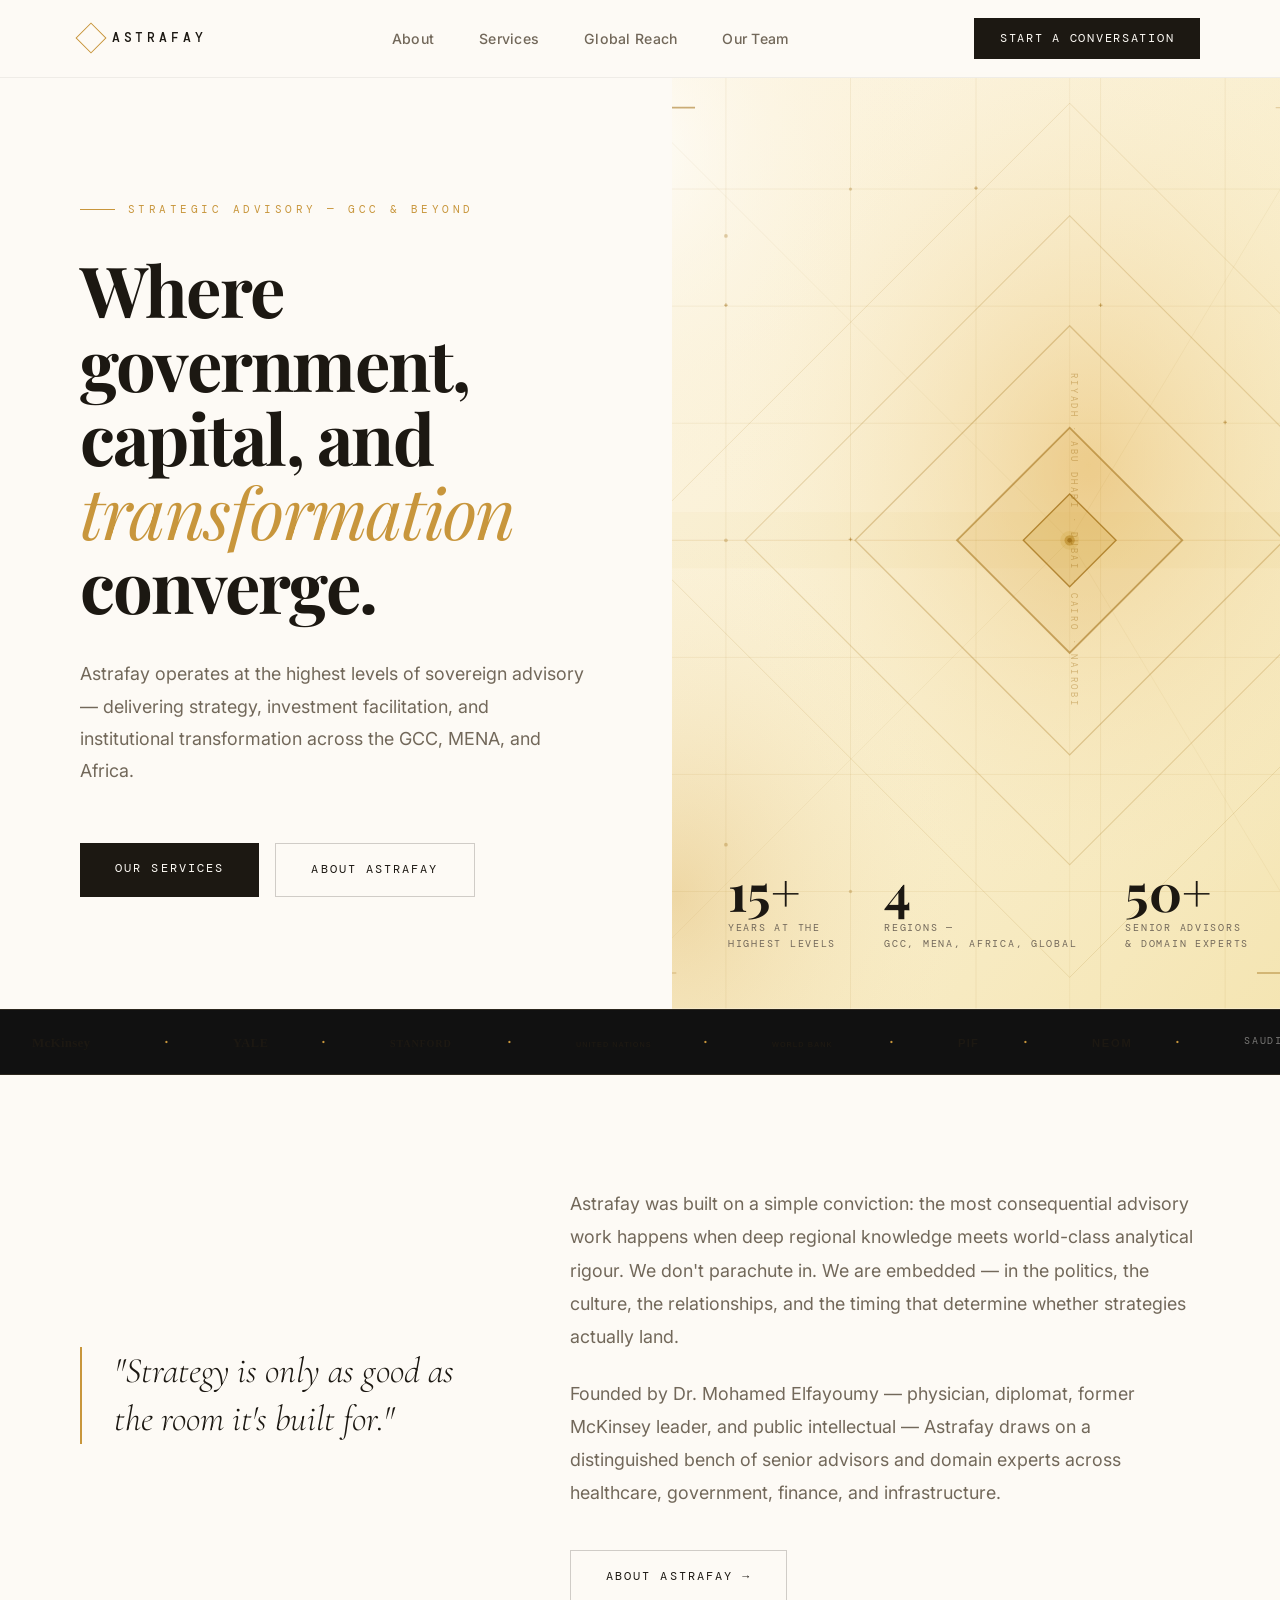
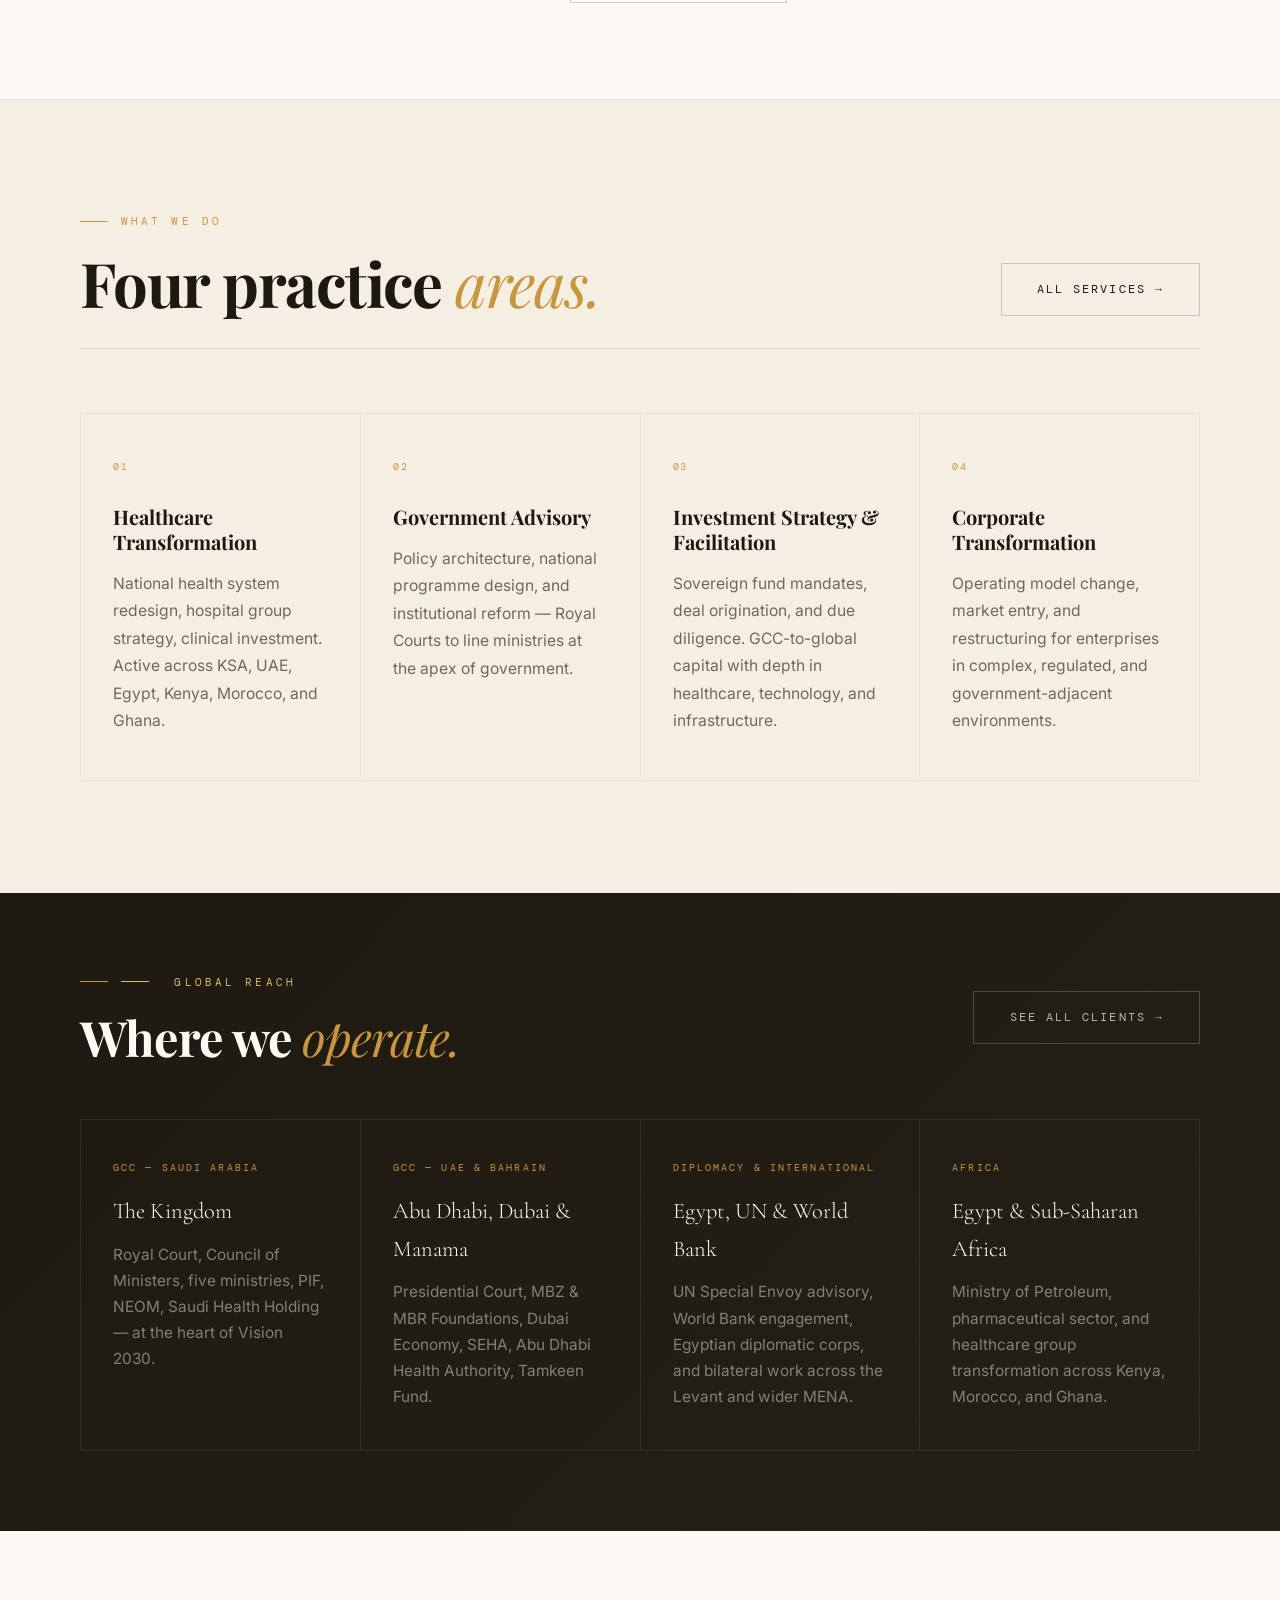
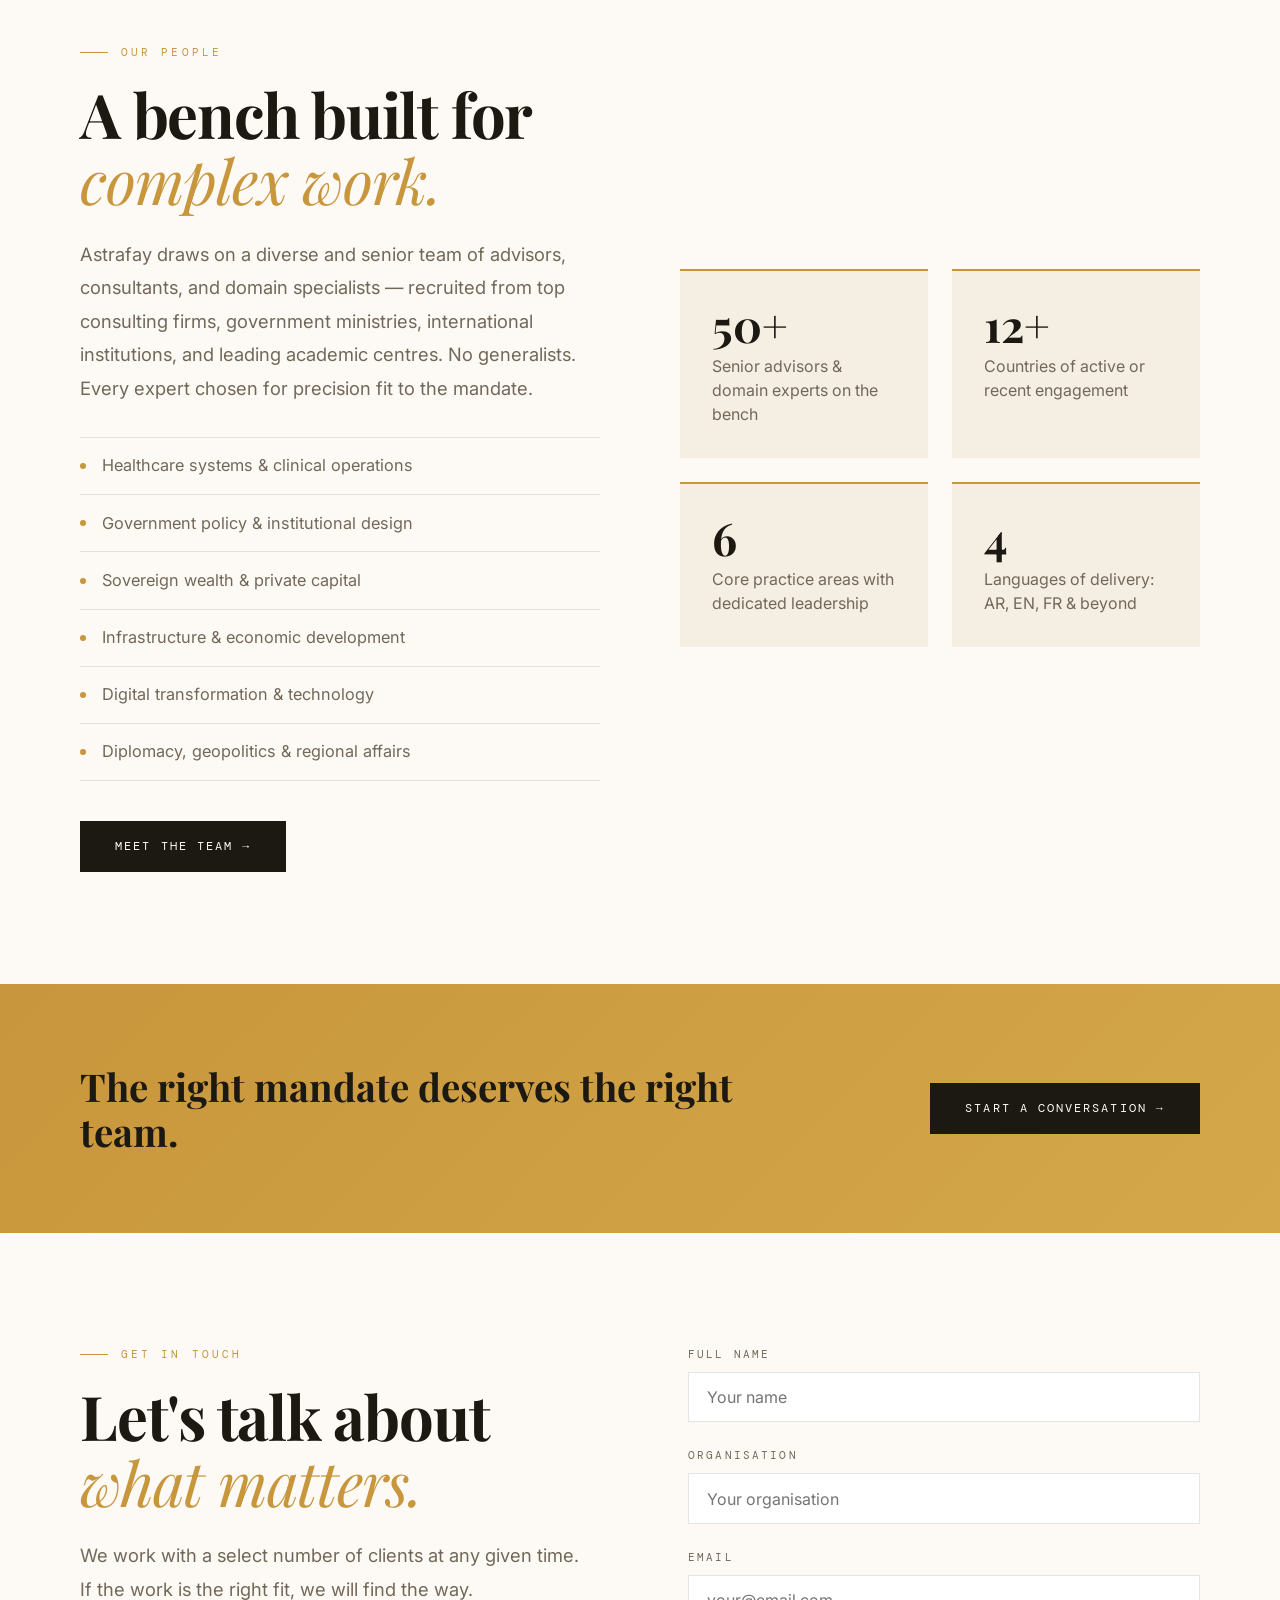
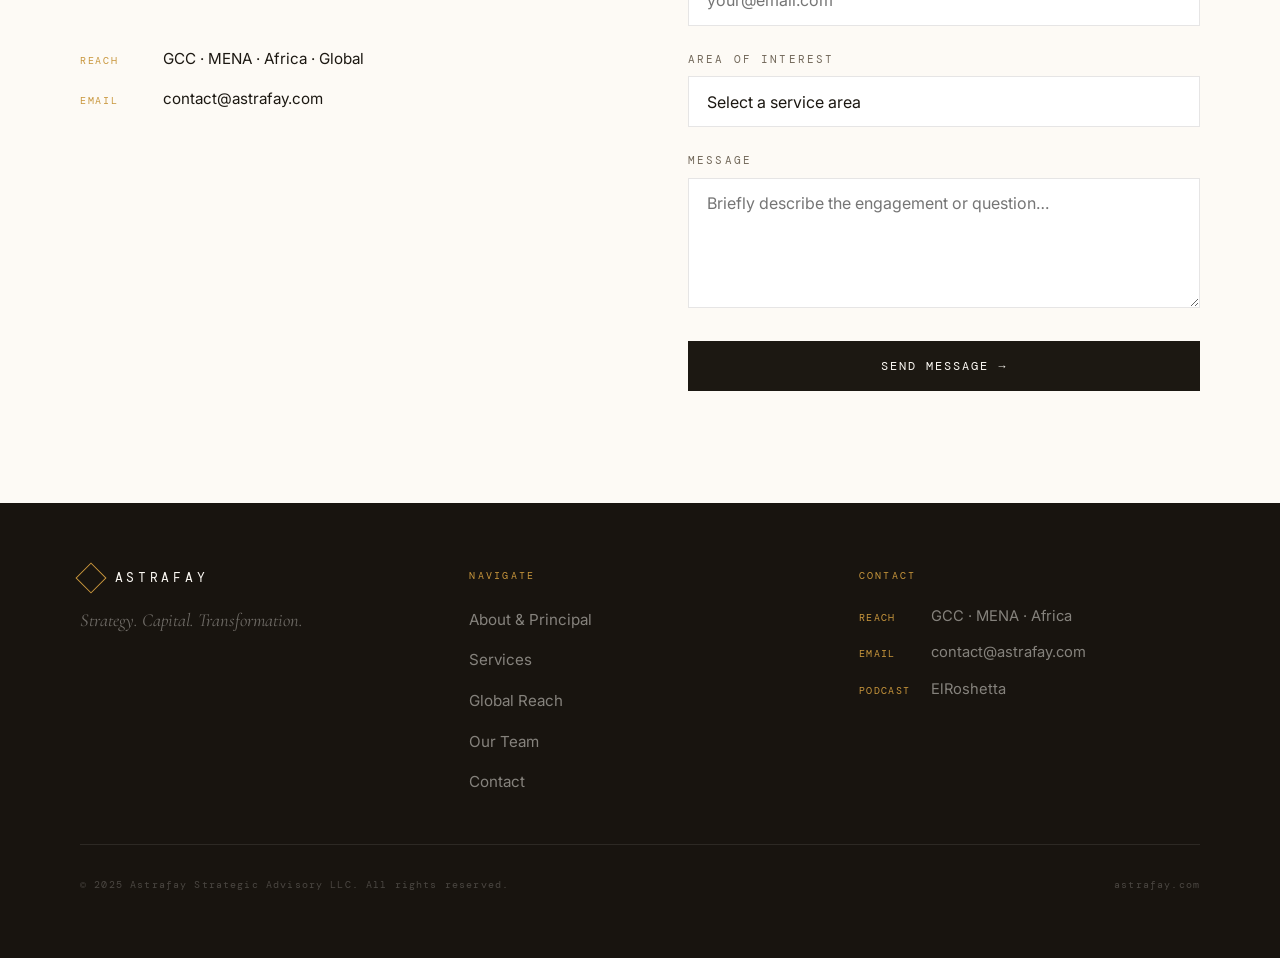
==== commit 145f6650: "Remove bio section from landing page" ====
--- a/index.html
+++ b/index.html
@@ -148,22 +148,6 @@
     .expertise-list { display:flex; flex-direction:column; gap:0; margin-top:2rem; border-top:1px solid var(--rule); }
     .expertise-item { display:flex; align-items:center; gap:1rem; padding:0.9rem 0; border-bottom:1px solid var(--rule); font-size:1.02rem; color:var(--mid); }
     .expertise-item::before { content:''; width:6px; height:6px; background:var(--gold); border-radius:50%; flex-shrink:0; }
-
-    /* ── PRINCIPAL (near end) ── */
-    #principal-preview { background: var(--cream); padding: 7rem 0; }
-    .principal-grid { display:grid; grid-template-columns:360px 1fr; gap:6rem; align-items:start; }
-    .principal-photo-frame { width:100%; aspect-ratio:3/4; overflow:hidden; position:relative; }
-    .principal-photo-frame img { width:100%; height:100%; object-fit:cover; object-position:center top; display:block; }
-    .principal-photo-frame::before { content:''; position:absolute; top:1.2rem; left:1.2rem; width:2.2rem; height:2.2rem; border-top:2px solid var(--gold); border-left:2px solid var(--gold); z-index:2; }
-    .principal-photo-frame::after { content:''; position:absolute; bottom:1.2rem; right:1.2rem; width:2.2rem; height:2.2rem; border-bottom:2px solid var(--gold); border-right:2px solid var(--gold); z-index:2; }
-    .principal-name { font-family:var(--ff-head); font-size:clamp(2.2rem,3.5vw,3.2rem); font-weight:700; line-height:1.08; letter-spacing:-0.02em; color:var(--ink); margin-bottom:0.4rem; }
-    .principal-title { font-family:var(--ff-mono); font-size:0.68rem; letter-spacing:0.2em; text-transform:uppercase; color:var(--gold); margin-bottom:2rem; }
-    .principal-bio { font-size:1.1rem; color:var(--mid); line-height:1.85; margin-bottom:1.5rem; max-width:56ch; }
-    .pill-row { display:flex; flex-wrap:wrap; gap:0.5rem; margin-bottom:2.5rem; }
-    .pill { font-family:var(--ff-mono); font-size:0.62rem; letter-spacing:0.12em; text-transform:uppercase; border:1px solid var(--rule); color:var(--mid); padding:0.4rem 0.9rem; background:var(--warm-white); }
-    .media-row { display:flex; flex-wrap:wrap; gap:0.75rem; margin-top:1.5rem; }
-    .media-badge { display:flex; align-items:center; gap:0.5rem; font-family:var(--ff-mono); font-size:0.62rem; letter-spacing:0.1em; text-transform:uppercase; border:1px solid rgba(201,169,110,0.3); color:var(--gold); padding:0.45rem 1rem; background:rgba(201,169,110,0.05); }
-    .media-badge svg { width:14px; height:14px; fill:var(--gold); flex-shrink:0; }
 
     /* ── CTA BAND ── */
     #cta-band { background: linear-gradient(135deg, #c8963c 0%, #d4a84a 100%); padding: 5rem 0; }
@@ -666,53 +650,6 @@
           <div class="team-stat-num">4</div>
           <div class="team-stat-label">Languages of delivery: AR, EN, FR &amp; beyond</div>
         </div>
-      </div>
-    </div>
-  </div>
-</section>
-
-<!-- PRINCIPAL (near end) -->
-<section id="principal-preview">
-  <div class="wrap">
-    <div class="eyebrow fade-up">The Principal</div>
-    <div class="principal-grid">
-      <div class="fade-up">
-        <div class="principal-photo-frame">
-          <img src="headshot.jpeg" alt="Dr. Mohamed Elfayoumy" />
-        </div>
-      </div>
-      <div class="fade-up">
-        <h2 class="principal-name">Dr. Mohamed<br>Elfayoumy</h2>
-        <div class="principal-title">Founder &amp; CEO &mdash; Astrafay</div>
-        <p class="principal-bio">
-          Physician. Diplomat. McKinsey leader. Public intellectual. Dr. Elfayoumy has spent over fifteen years operating at the apex of government, international institutions, and private enterprise — from the UN and Egypt's diplomatic corps to the Saudi Royal Court and the boardrooms of sovereign capital.
-        </p>
-        <p class="principal-bio">
-          A former McKinsey leader and principal contributor to Saudi Vision 2030, he is also a columnist in Al-Ahram and ThePundit.org, and the host of <em>ElRoshetta</em> — a distinctive podcast on healthcare systems, policy, and transformation.
-        </p>
-        <div class="pill-row">
-          <span class="pill">McKinsey &amp; Company</span>
-          <span class="pill">Yale University</span>
-          <span class="pill">Stanford CDDRL</span>
-          <span class="pill">UN Special Envoy Advisor</span>
-          <span class="pill">Egyptian Diplomat</span>
-          <span class="pill">Saudi Vision 2030</span>
-        </div>
-        <div class="media-row">
-          <span class="media-badge">
-            <svg viewBox="0 0 24 24"><circle cx="12" cy="12" r="9" fill="none" stroke="currentColor" stroke-width="1.5"/><circle cx="12" cy="12" r="3"/><line x1="21" y1="12" x2="24" y2="12" stroke="currentColor" stroke-width="1.5"/></svg>
-            ElRoshetta Podcast
-          </span>
-          <span class="media-badge">
-            <svg viewBox="0 0 24 24"><path d="M3 7h18M3 12h12M3 17h8"/></svg>
-            Al-Ahram
-          </span>
-          <span class="media-badge">
-            <svg viewBox="0 0 24 24"><path d="M3 7h18M3 12h12M3 17h8"/></svg>
-            ThePundit.org
-          </span>
-        </div>
-        <a href="about/index.html" class="btn btn-dark" style="margin-top:2rem;">Full Profile &rarr;</a>
       </div>
     </div>
   </div>
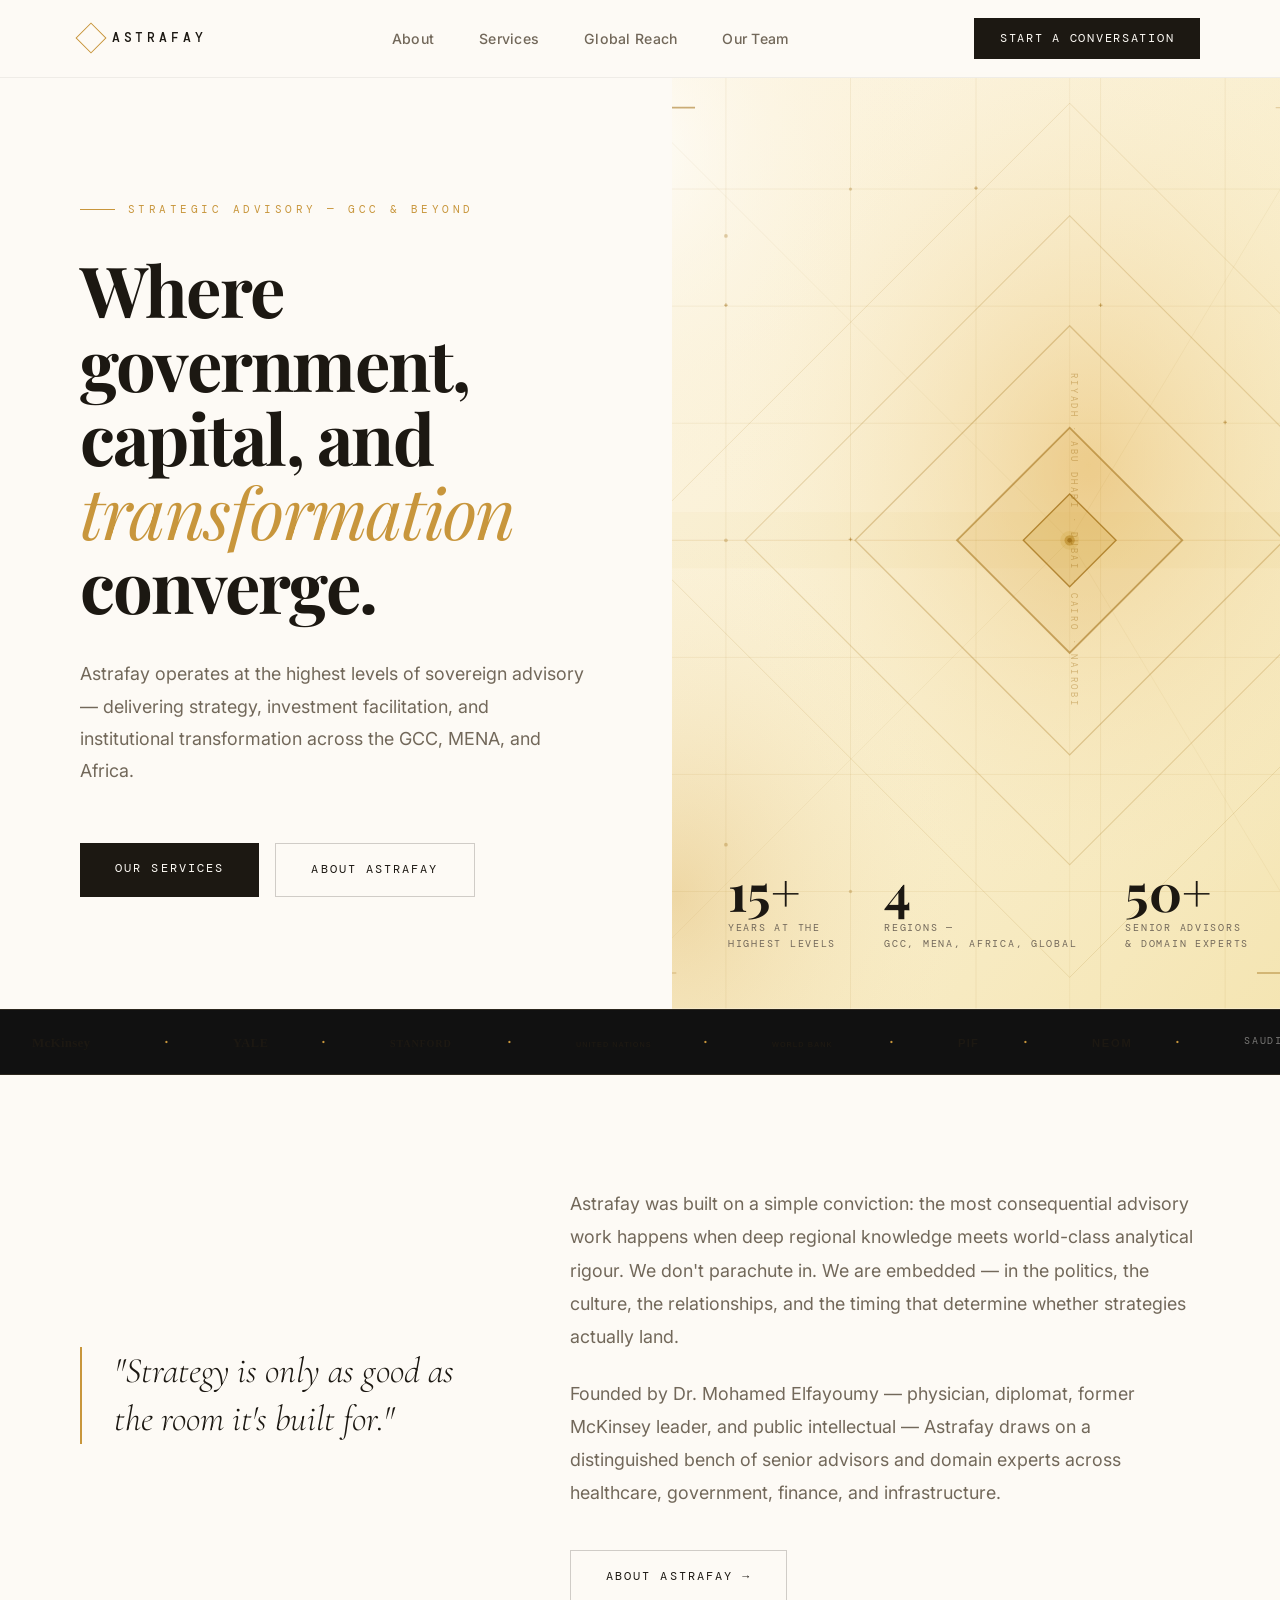
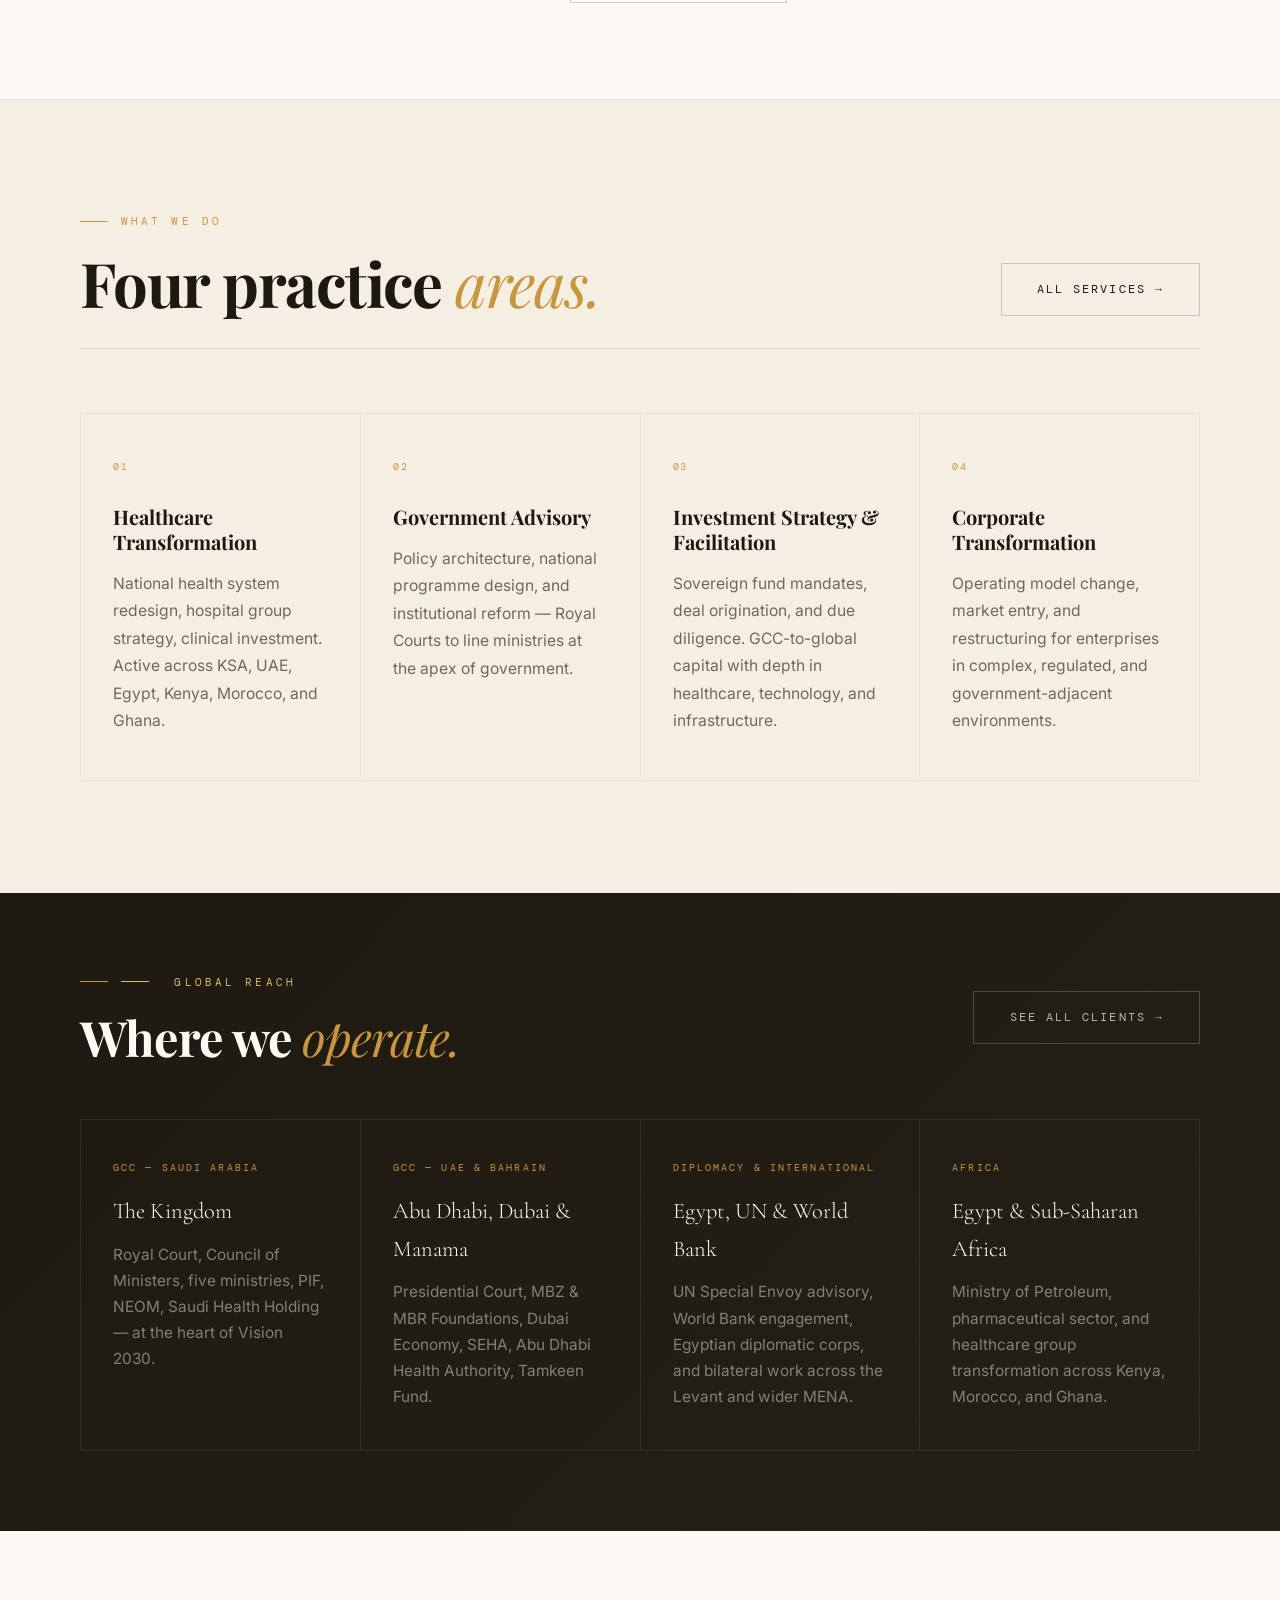
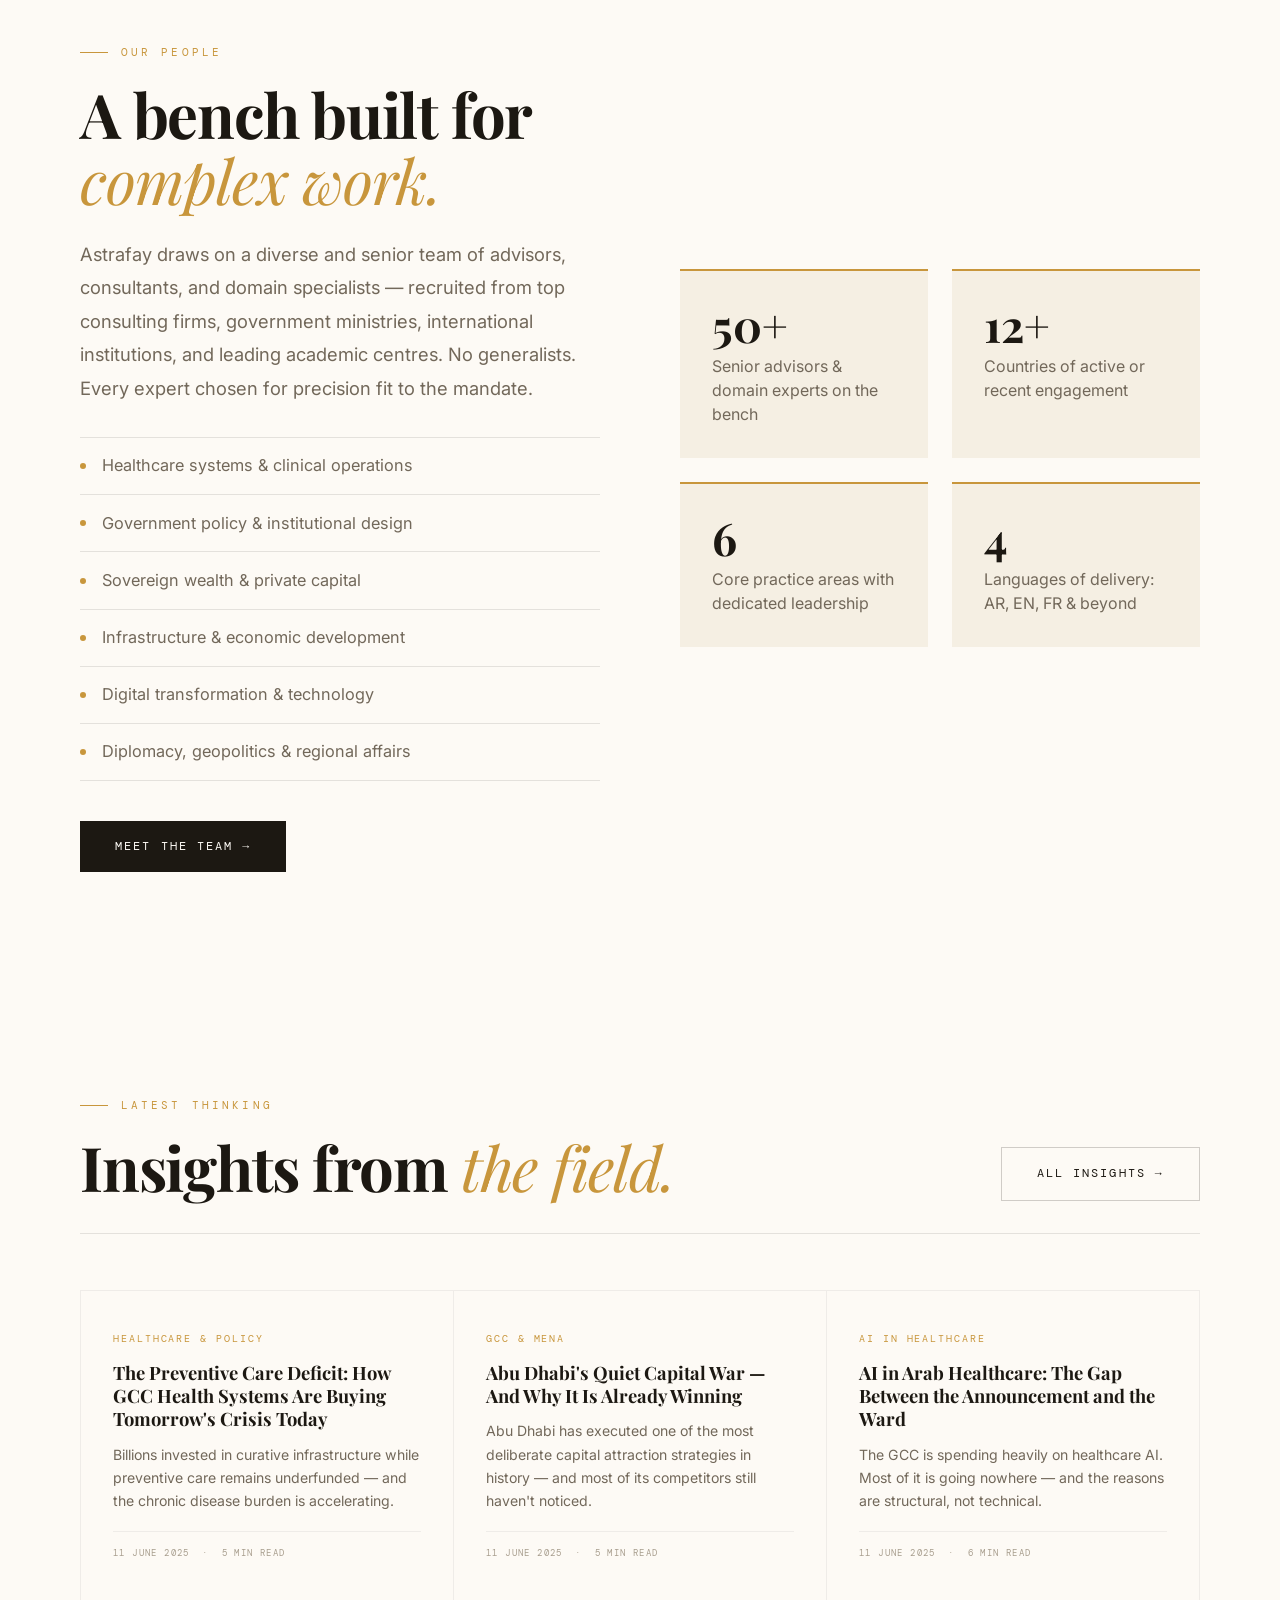
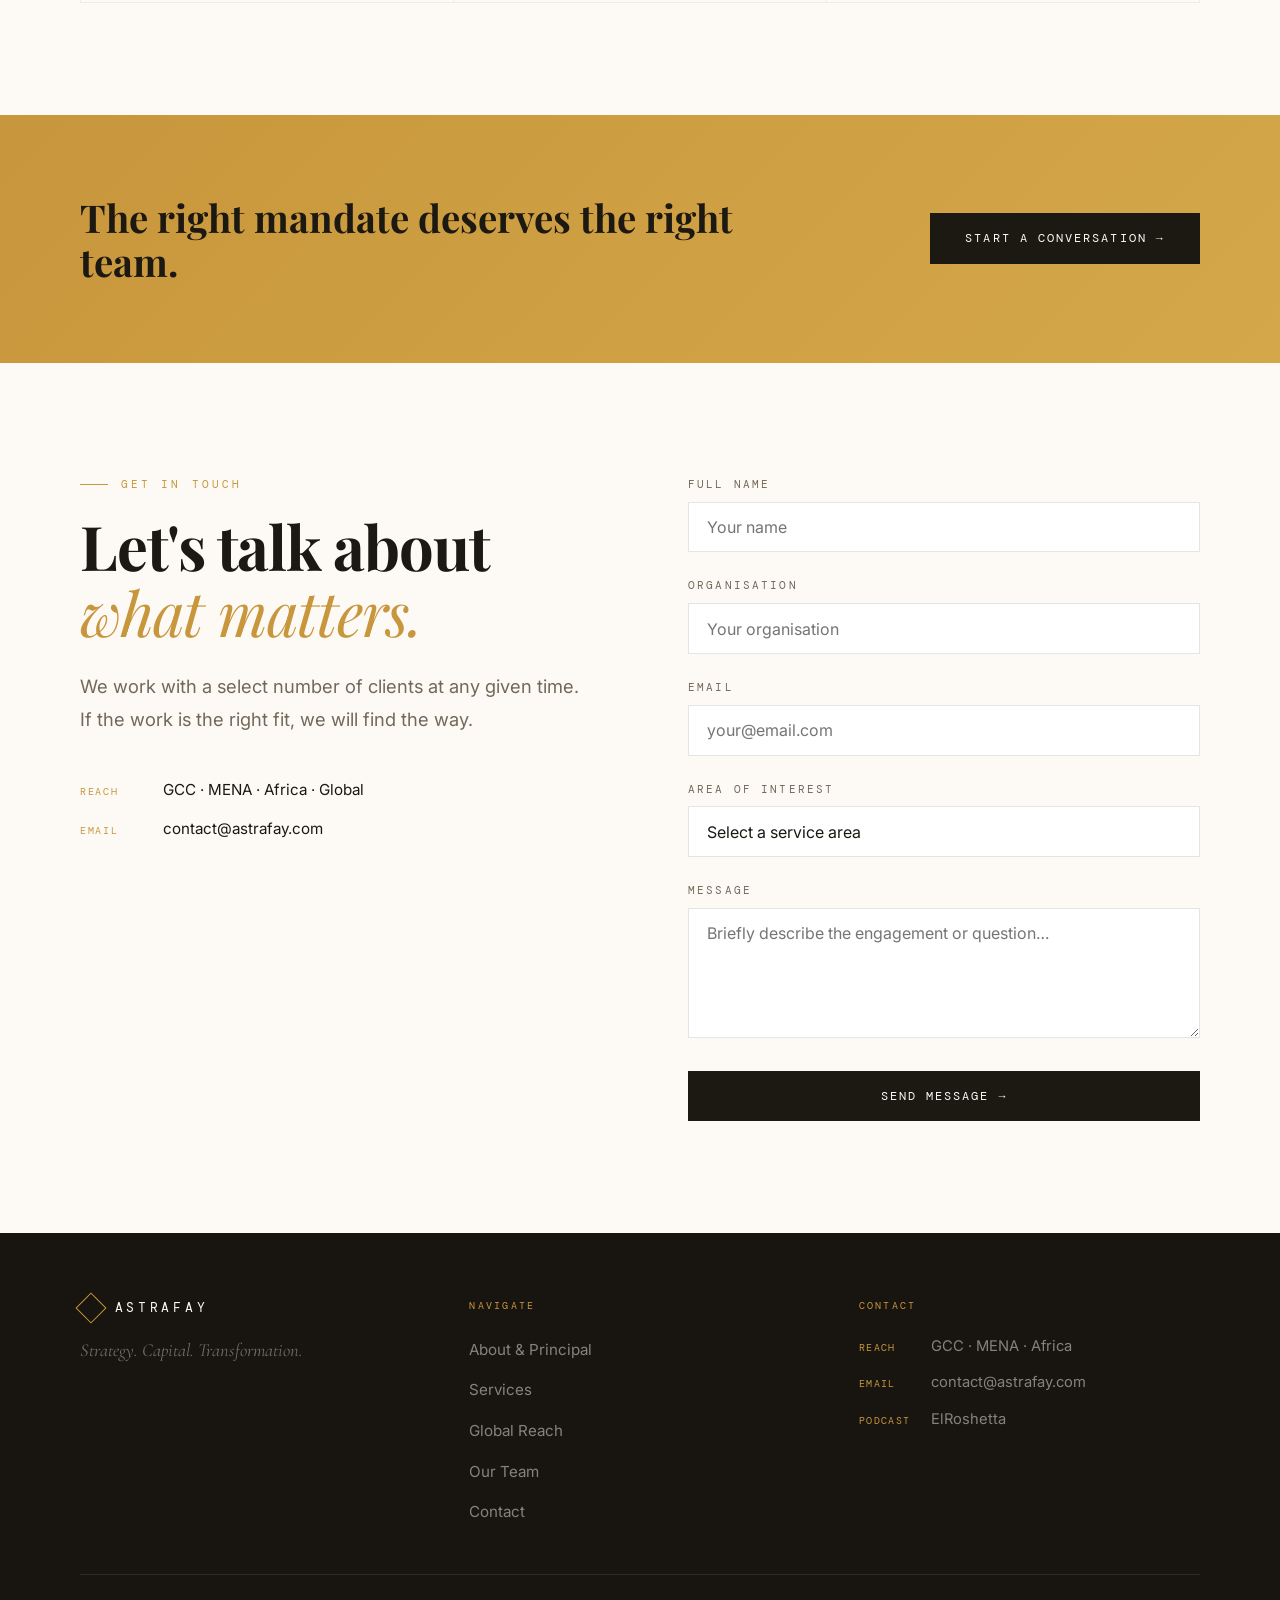
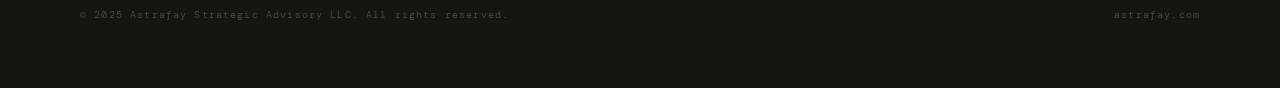
==== commit e081266e: "Publish 3 insights: GCC Healthcare, Abu Dhabi Capital, AI in Arab Health" ====
--- a/index.html
+++ b/index.html
@@ -654,6 +654,37 @@
     </div>
   </div>
 </section>
+
+<!-- INSIGHTS_TEASER_START -->
+<section style="background:var(--paper);padding:7rem 0;">
+  <div class="wrap">
+    <div style="display:flex;align-items:flex-end;justify-content:space-between;margin-bottom:3.5rem;padding-bottom:2rem;border-bottom:1px solid var(--rule);">
+      <div><div class="eyebrow">Latest Thinking</div><h2 class="display">Insights from <em>the field.</em></h2></div>
+      <a href="insights/index.html" class="btn btn-outline" style="flex-shrink:0;">All Insights &rarr;</a>
+    </div>
+    <div style="display:grid;grid-template-columns:repeat(3,1fr);border-top:1px solid var(--rule-lt);border-left:1px solid var(--rule-lt);">
+        <a href="insights/gcc-preventive-care-deficit.html" style="display:flex;flex-direction:column;padding:2.5rem 2rem;border-right:1px solid var(--rule-lt);border-bottom:1px solid var(--rule-lt);text-decoration:none;color:inherit;position:relative;overflow:hidden;transition:background 0.2s;" onmouseenter="this.style.background='rgba(200,150,60,0.03)'" onmouseleave="this.style.background=''">
+          <div style="font-family:var(--ff-mono);font-size:0.6rem;letter-spacing:0.2em;text-transform:uppercase;color:var(--gold);margin-bottom:0.9rem;">Healthcare & Policy</div>
+          <div style="font-family:var(--ff-head);font-size:1.15rem;font-weight:700;line-height:1.25;color:var(--ink);margin-bottom:0.75rem;flex:1;">The Preventive Care Deficit: How GCC Health Systems Are Buying Tomorrow's Crisis Today</div>
+          <div style="font-size:0.88rem;color:var(--mid);line-height:1.65;margin-bottom:1.2rem;">Billions invested in curative infrastructure while preventive care remains underfunded — and the chronic disease burden is accelerating.</div>
+          <div style="font-family:var(--ff-mono);font-size:0.58rem;letter-spacing:0.15em;text-transform:uppercase;color:var(--light);border-top:1px solid var(--rule-lt);padding-top:0.85rem;">11 June 2025 &nbsp;&middot;&nbsp; 5 min read</div>
+        </a>
+        <a href="insights/abu-dhabi-capital-war.html" style="display:flex;flex-direction:column;padding:2.5rem 2rem;border-right:1px solid var(--rule-lt);border-bottom:1px solid var(--rule-lt);text-decoration:none;color:inherit;position:relative;overflow:hidden;transition:background 0.2s;" onmouseenter="this.style.background='rgba(200,150,60,0.03)'" onmouseleave="this.style.background=''">
+          <div style="font-family:var(--ff-mono);font-size:0.6rem;letter-spacing:0.2em;text-transform:uppercase;color:var(--gold);margin-bottom:0.9rem;">GCC & MENA</div>
+          <div style="font-family:var(--ff-head);font-size:1.15rem;font-weight:700;line-height:1.25;color:var(--ink);margin-bottom:0.75rem;flex:1;">Abu Dhabi's Quiet Capital War — And Why It Is Already Winning</div>
+          <div style="font-size:0.88rem;color:var(--mid);line-height:1.65;margin-bottom:1.2rem;">Abu Dhabi has executed one of the most deliberate capital attraction strategies in history — and most of its competitors still haven't noticed.</div>
+          <div style="font-family:var(--ff-mono);font-size:0.58rem;letter-spacing:0.15em;text-transform:uppercase;color:var(--light);border-top:1px solid var(--rule-lt);padding-top:0.85rem;">11 June 2025 &nbsp;&middot;&nbsp; 5 min read</div>
+        </a>
+        <a href="insights/ai-arab-healthcare-implementation-gap.html" style="display:flex;flex-direction:column;padding:2.5rem 2rem;border-right:1px solid var(--rule-lt);border-bottom:1px solid var(--rule-lt);text-decoration:none;color:inherit;position:relative;overflow:hidden;transition:background 0.2s;" onmouseenter="this.style.background='rgba(200,150,60,0.03)'" onmouseleave="this.style.background=''">
+          <div style="font-family:var(--ff-mono);font-size:0.6rem;letter-spacing:0.2em;text-transform:uppercase;color:var(--gold);margin-bottom:0.9rem;">AI in Healthcare</div>
+          <div style="font-family:var(--ff-head);font-size:1.15rem;font-weight:700;line-height:1.25;color:var(--ink);margin-bottom:0.75rem;flex:1;">AI in Arab Healthcare: The Gap Between the Announcement and the Ward</div>
+          <div style="font-size:0.88rem;color:var(--mid);line-height:1.65;margin-bottom:1.2rem;">The GCC is spending heavily on healthcare AI. Most of it is going nowhere — and the reasons are structural, not technical.</div>
+          <div style="font-family:var(--ff-mono);font-size:0.58rem;letter-spacing:0.15em;text-transform:uppercase;color:var(--light);border-top:1px solid var(--rule-lt);padding-top:0.85rem;">11 June 2025 &nbsp;&middot;&nbsp; 6 min read</div>
+        </a>
+    </div>
+  </div>
+</section>
+<!-- INSIGHTS_TEASER_END -->
 
 <!-- CTA BAND -->
 <section id="cta-band">
